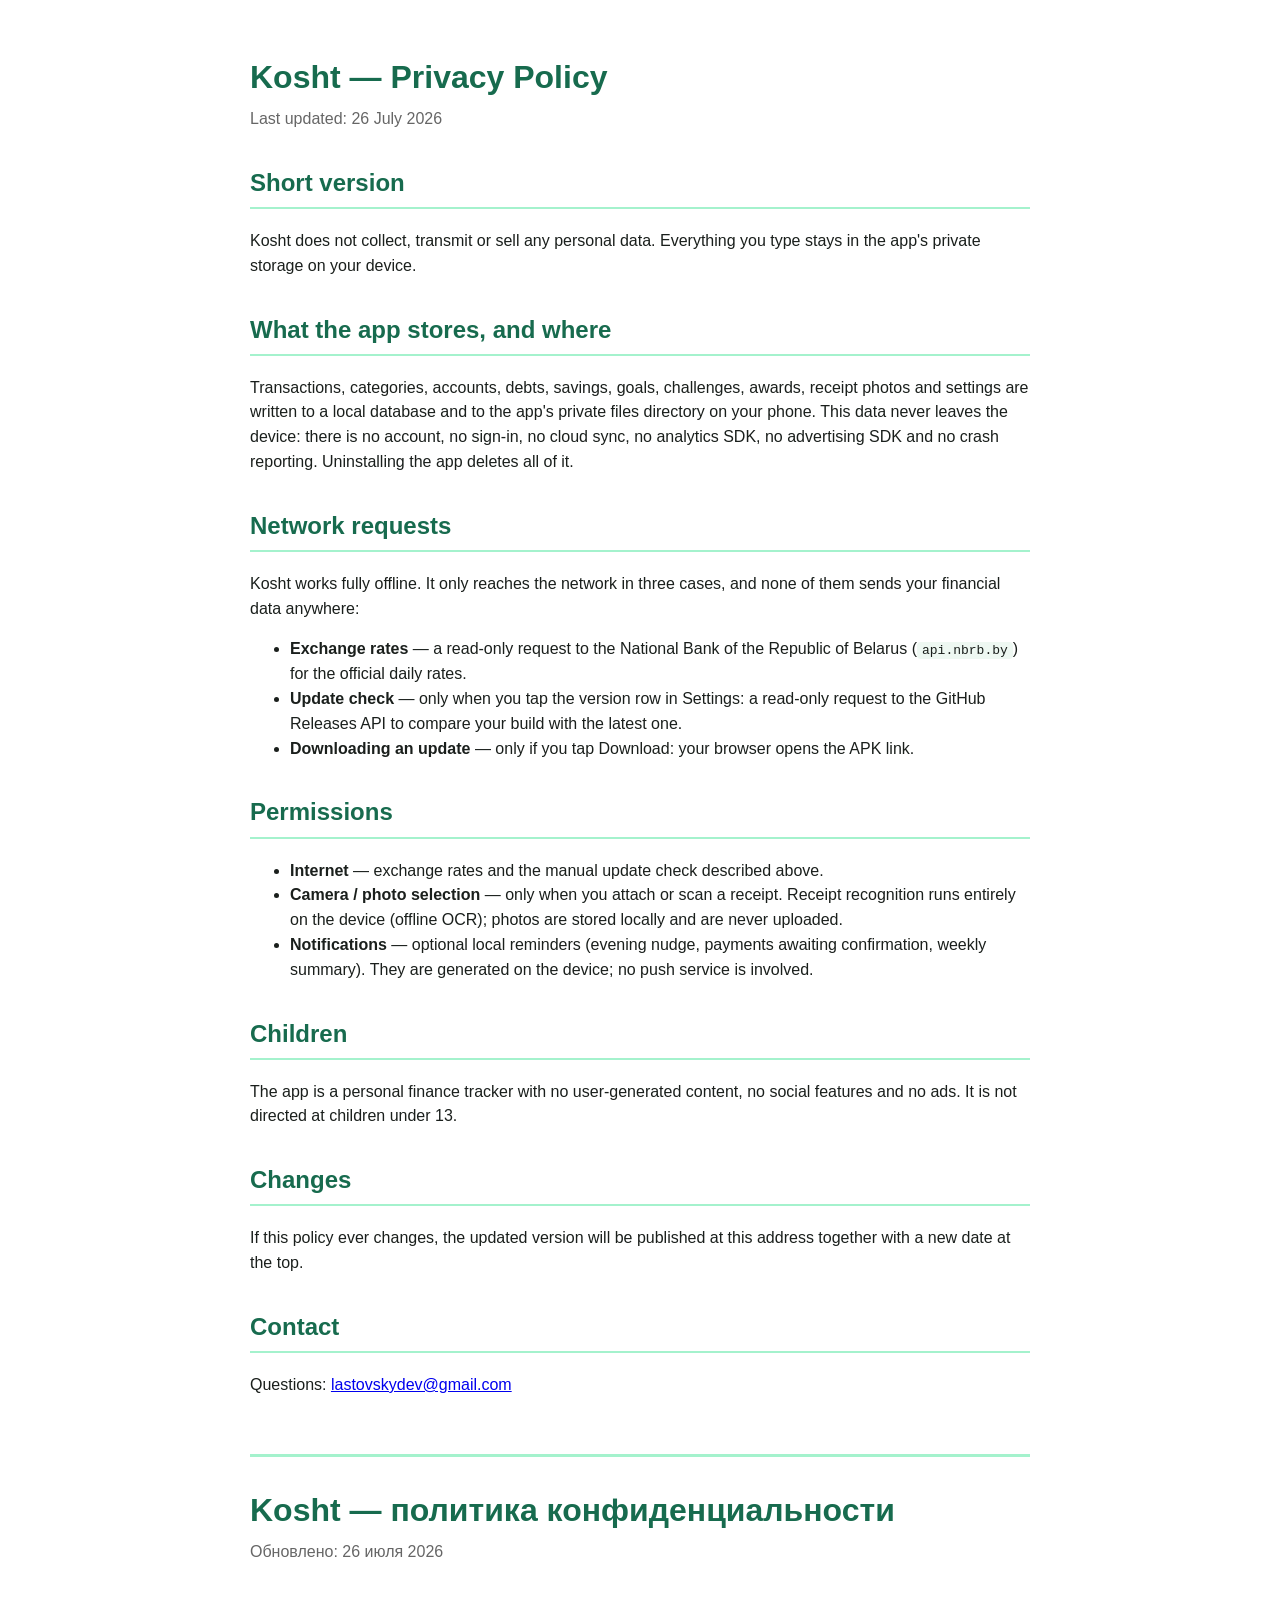
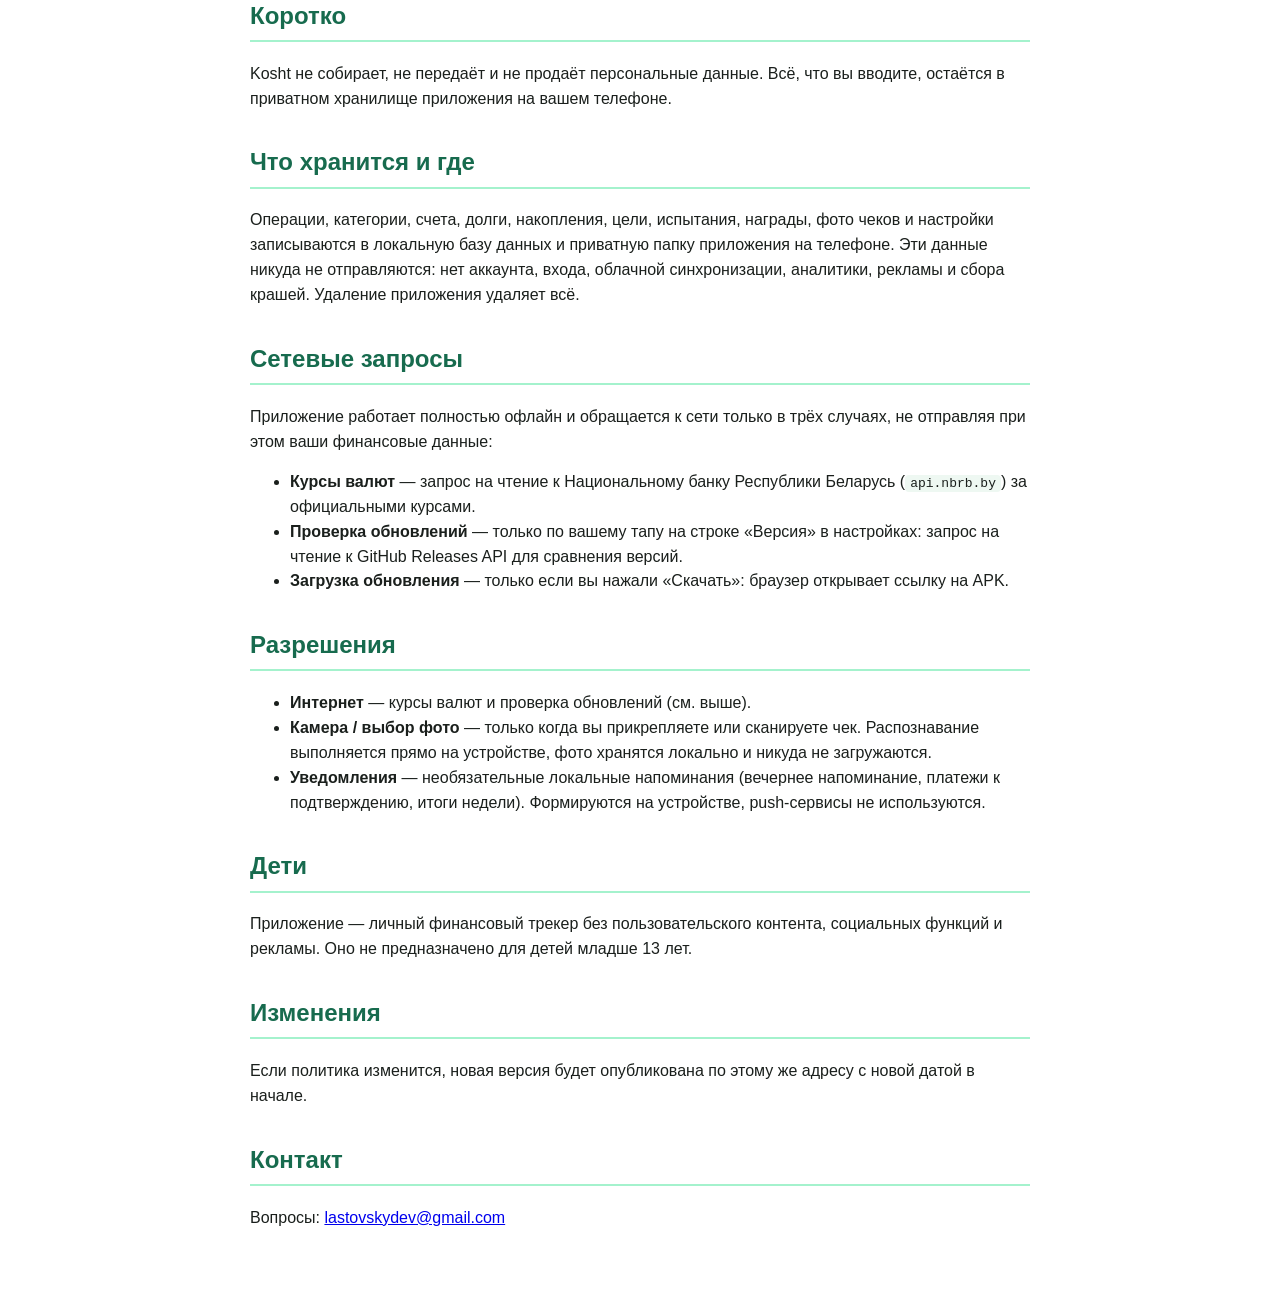
==== docs/privacy.html @ 9adf2229 "Prepare the app for store publishing - Release builds are signed with a real PKCS12 key: credentials" ====
<!DOCTYPE html>
<html lang="en">
<head>
<meta charset="utf-8">
<meta name="viewport" content="width=device-width, initial-scale=1">
<title>Kosht — Privacy Policy</title>
<style>
  body { font-family: 'Segoe UI', Roboto, sans-serif; max-width: 780px; margin: 0 auto;
         padding: 32px 20px 64px; color: #1a1f1c; line-height: 1.55; }
  h1 { color: #176B4E; margin-bottom: 4px; }
  h2 { color: #176B4E; margin-top: 32px; border-bottom: 2px solid #A4F2CD; padding-bottom: 6px; }
  .sub { color: #666; margin-top: 0; }
  code { background: #eef8f2; padding: 1px 5px; border-radius: 4px; }
  .ru { margin-top: 56px; padding-top: 8px; border-top: 3px solid #A4F2CD; }
</style>
</head>
<body>

<h1>Kosht — Privacy Policy</h1>
<p class="sub">Last updated: 26 July 2026</p>

<h2>Short version</h2>
<p>Kosht does not collect, transmit or sell any personal data. Everything you type
stays in the app's private storage on your device.</p>

<h2>What the app stores, and where</h2>
<p>Transactions, categories, accounts, debts, savings, goals, challenges, awards,
receipt photos and settings are written to a local database and to the app's private
files directory on your phone. This data never leaves the device: there is no account,
no sign-in, no cloud sync, no analytics SDK, no advertising SDK and no crash reporting.
Uninstalling the app deletes all of it.</p>

<h2>Network requests</h2>
<p>Kosht works fully offline. It only reaches the network in three cases, and none of
them sends your financial data anywhere:</p>
<ul>
  <li><b>Exchange rates</b> — a read-only request to the National Bank of the Republic
    of Belarus (<code>api.nbrb.by</code>) for the official daily rates.</li>
  <li><b>Update check</b> — only when you tap the version row in Settings: a read-only
    request to the GitHub Releases API to compare your build with the latest one.</li>
  <li><b>Downloading an update</b> — only if you tap Download: your browser opens the
    APK link.</li>
</ul>

<h2>Permissions</h2>
<ul>
  <li><b>Internet</b> — exchange rates and the manual update check described above.</li>
  <li><b>Camera / photo selection</b> — only when you attach or scan a receipt. Receipt
    recognition runs entirely on the device (offline OCR); photos are stored locally and
    are never uploaded.</li>
  <li><b>Notifications</b> — optional local reminders (evening nudge, payments awaiting
    confirmation, weekly summary). They are generated on the device; no push service is
    involved.</li>
</ul>

<h2>Children</h2>
<p>The app is a personal finance tracker with no user-generated content, no social
features and no ads. It is not directed at children under 13.</p>

<h2>Changes</h2>
<p>If this policy ever changes, the updated version will be published at this address
together with a new date at the top.</p>

<h2>Contact</h2>
<p>Questions: <a href="mailto:lastovskydev@gmail.com">lastovskydev@gmail.com</a></p>

<div class="ru">
<h1>Kosht — политика конфиденциальности</h1>
<p class="sub">Обновлено: 26 июля 2026</p>

<h2>Коротко</h2>
<p>Kosht не собирает, не передаёт и не продаёт персональные данные. Всё, что вы
вводите, остаётся в приватном хранилище приложения на вашем телефоне.</p>

<h2>Что хранится и где</h2>
<p>Операции, категории, счета, долги, накопления, цели, испытания, награды, фото чеков
и настройки записываются в локальную базу данных и приватную папку приложения на
телефоне. Эти данные никуда не отправляются: нет аккаунта, входа, облачной
синхронизации, аналитики, рекламы и сбора крашей. Удаление приложения удаляет всё.</p>

<h2>Сетевые запросы</h2>
<p>Приложение работает полностью офлайн и обращается к сети только в трёх случаях,
не отправляя при этом ваши финансовые данные:</p>
<ul>
  <li><b>Курсы валют</b> — запрос на чтение к Национальному банку Республики Беларусь
    (<code>api.nbrb.by</code>) за официальными курсами.</li>
  <li><b>Проверка обновлений</b> — только по вашему тапу на строке «Версия» в
    настройках: запрос на чтение к GitHub Releases API для сравнения версий.</li>
  <li><b>Загрузка обновления</b> — только если вы нажали «Скачать»: браузер открывает
    ссылку на APK.</li>
</ul>

<h2>Разрешения</h2>
<ul>
  <li><b>Интернет</b> — курсы валют и проверка обновлений (см. выше).</li>
  <li><b>Камера / выбор фото</b> — только когда вы прикрепляете или сканируете чек.
    Распознавание выполняется прямо на устройстве, фото хранятся локально и никуда не
    загружаются.</li>
  <li><b>Уведомления</b> — необязательные локальные напоминания (вечернее напоминание,
    платежи к подтверждению, итоги недели). Формируются на устройстве, push-сервисы не
    используются.</li>
</ul>

<h2>Дети</h2>
<p>Приложение — личный финансовый трекер без пользовательского контента, социальных
функций и рекламы. Оно не предназначено для детей младше 13 лет.</p>

<h2>Изменения</h2>
<p>Если политика изменится, новая версия будет опубликована по этому же адресу с новой
датой в начале.</p>

<h2>Контакт</h2>
<p>Вопросы: <a href="mailto:lastovskydev@gmail.com">lastovskydev@gmail.com</a></p>
</div>

</body>
</html>
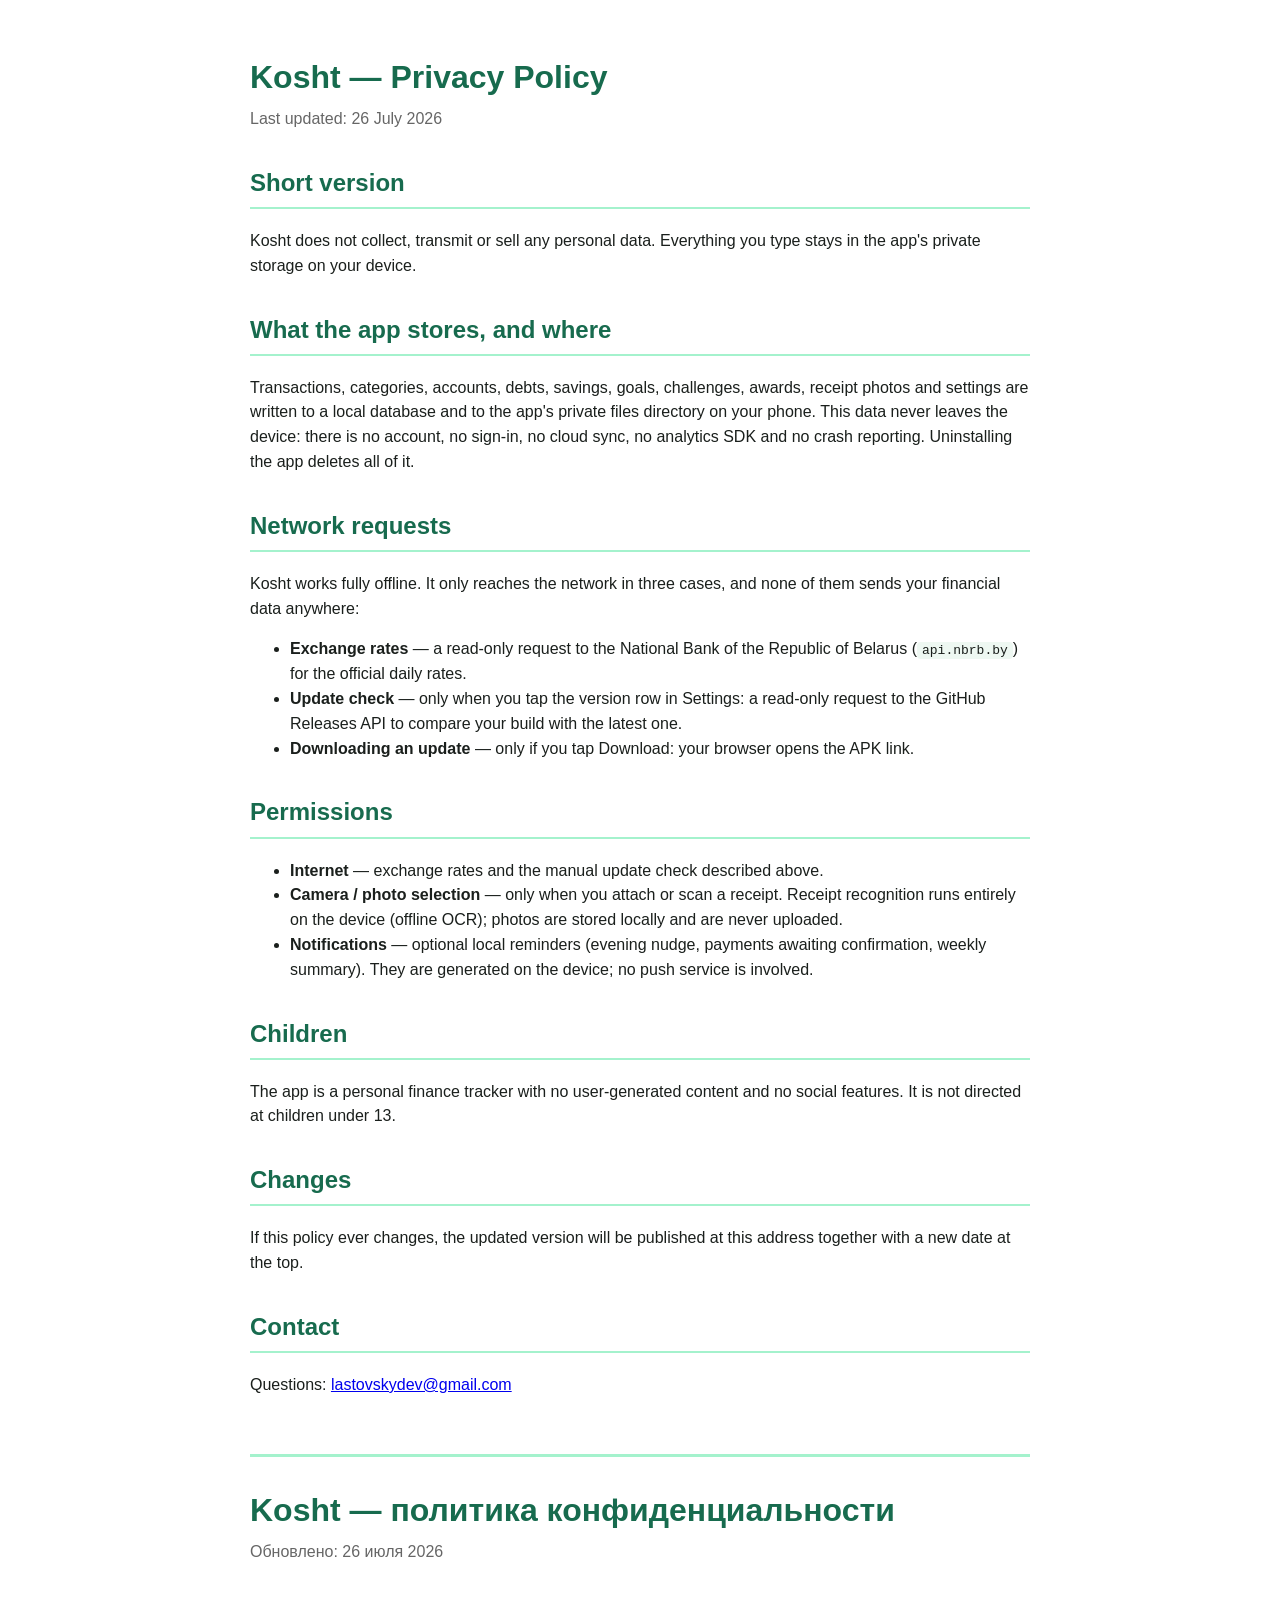
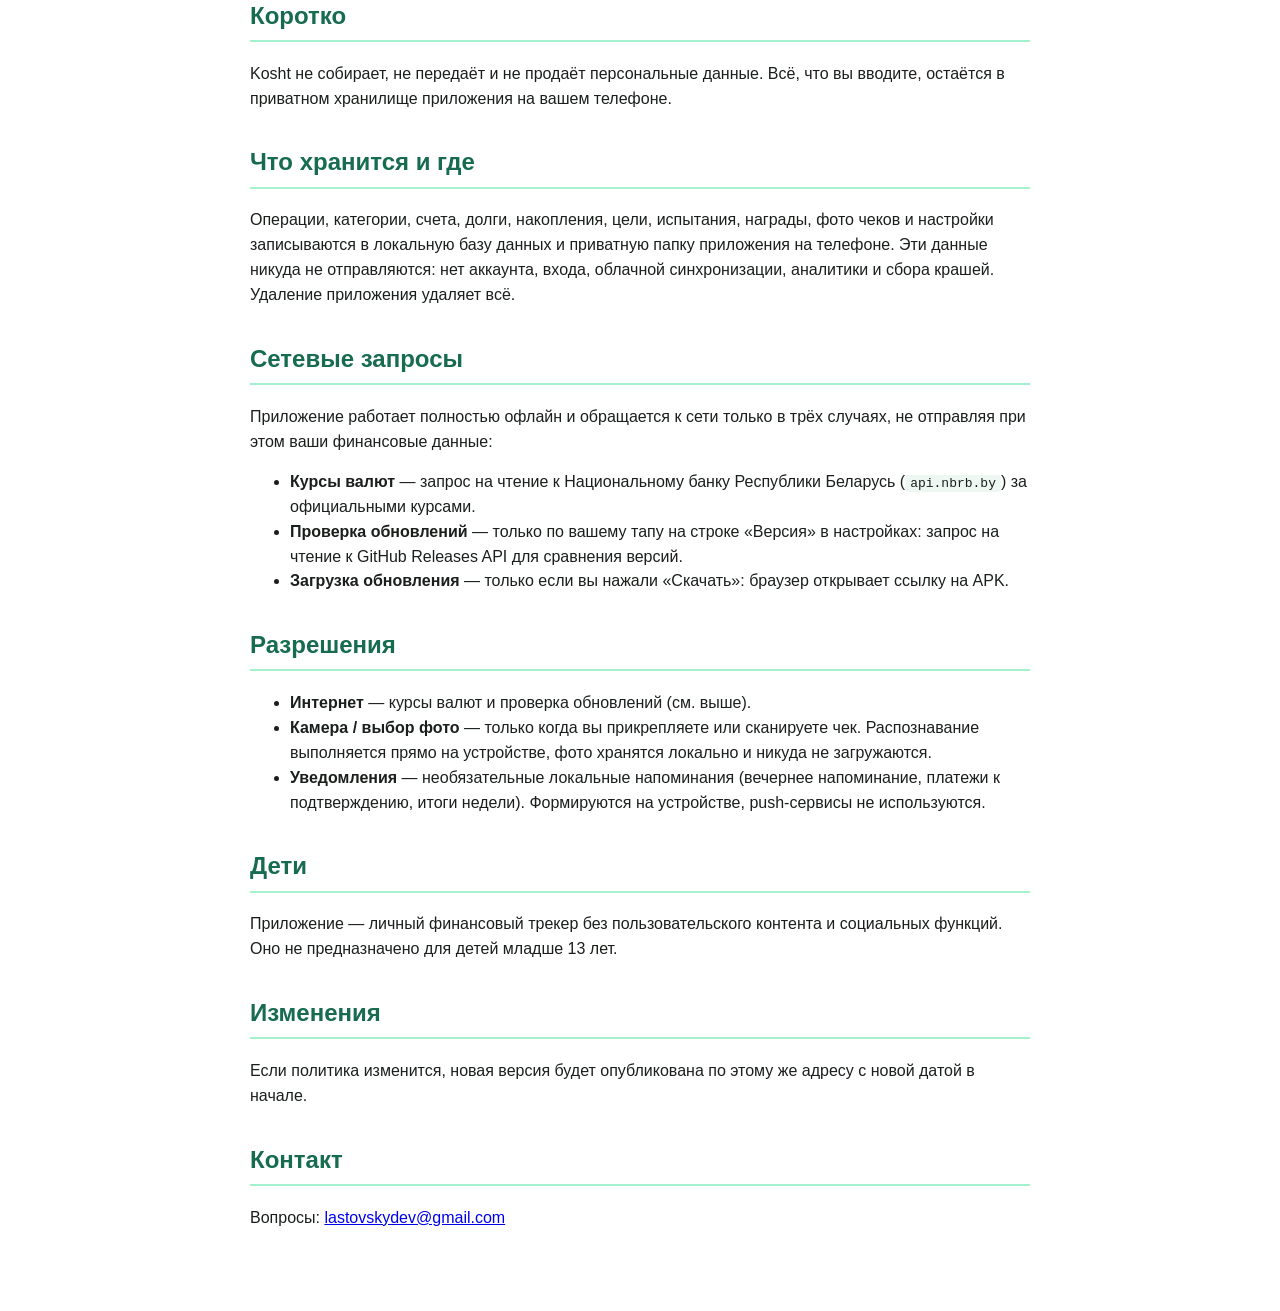
==== commit 3a3ed48a: "Drop the no-ads claim from store copy and the privacy policy Advertising may be added later, and a p" ====
--- a/docs/privacy.html
+++ b/docs/privacy.html
@@ -27,8 +27,8 @@
 <p>Transactions, categories, accounts, debts, savings, goals, challenges, awards,
 receipt photos and settings are written to a local database and to the app's private
 files directory on your phone. This data never leaves the device: there is no account,
-no sign-in, no cloud sync, no analytics SDK, no advertising SDK and no crash reporting.
-Uninstalling the app deletes all of it.</p>
+no sign-in, no cloud sync, no analytics SDK and no crash reporting. Uninstalling the
+app deletes all of it.</p>
 
 <h2>Network requests</h2>
 <p>Kosht works fully offline. It only reaches the network in three cases, and none of
@@ -54,8 +54,8 @@
 </ul>
 
 <h2>Children</h2>
-<p>The app is a personal finance tracker with no user-generated content, no social
-features and no ads. It is not directed at children under 13.</p>
+<p>The app is a personal finance tracker with no user-generated content and no social
+features. It is not directed at children under 13.</p>
 
 <h2>Changes</h2>
 <p>If this policy ever changes, the updated version will be published at this address
@@ -76,7 +76,7 @@
 <p>Операции, категории, счета, долги, накопления, цели, испытания, награды, фото чеков
 и настройки записываются в локальную базу данных и приватную папку приложения на
 телефоне. Эти данные никуда не отправляются: нет аккаунта, входа, облачной
-синхронизации, аналитики, рекламы и сбора крашей. Удаление приложения удаляет всё.</p>
+синхронизации, аналитики и сбора крашей. Удаление приложения удаляет всё.</p>
 
 <h2>Сетевые запросы</h2>
 <p>Приложение работает полностью офлайн и обращается к сети только в трёх случаях,
@@ -102,8 +102,8 @@
 </ul>
 
 <h2>Дети</h2>
-<p>Приложение — личный финансовый трекер без пользовательского контента, социальных
-функций и рекламы. Оно не предназначено для детей младше 13 лет.</p>
+<p>Приложение — личный финансовый трекер без пользовательского контента и социальных
+функций. Оно не предназначено для детей младше 13 лет.</p>
 
 <h2>Изменения</h2>
 <p>Если политика изменится, новая версия будет опубликована по этому же адресу с новой
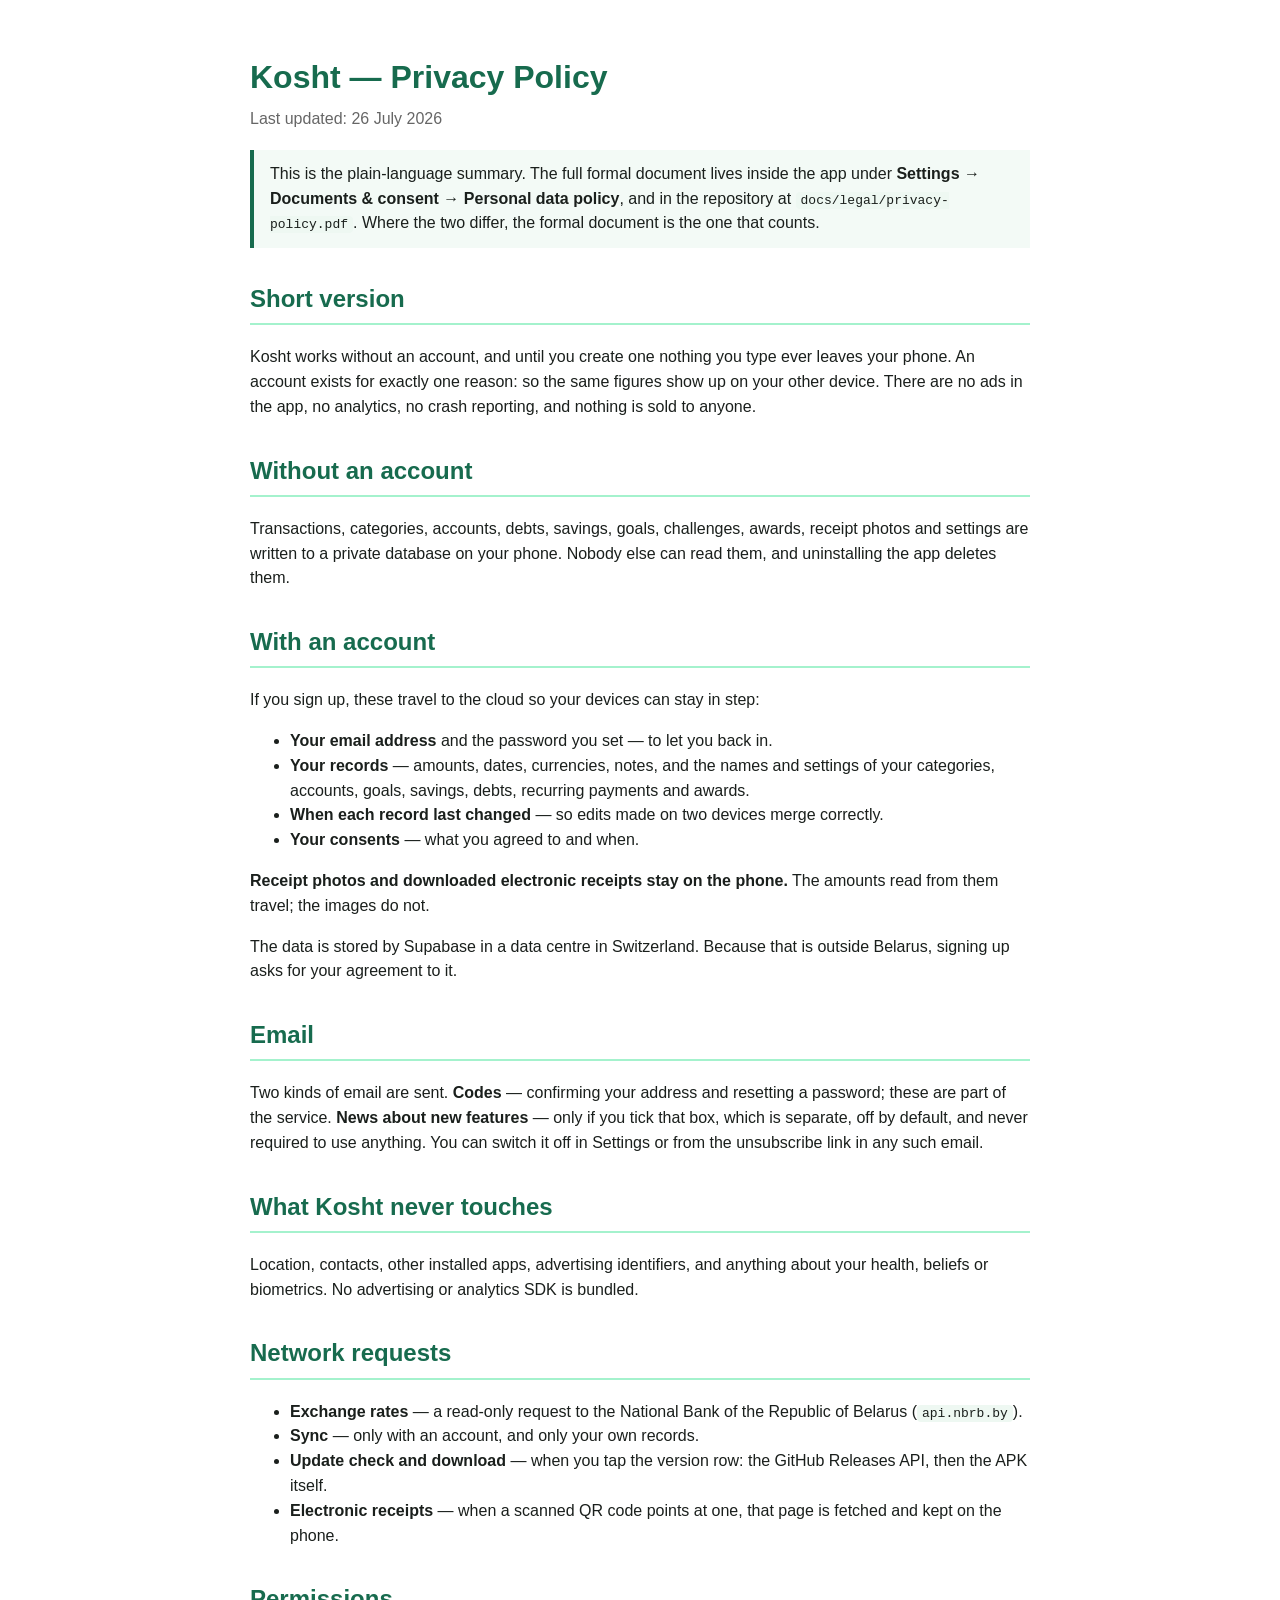
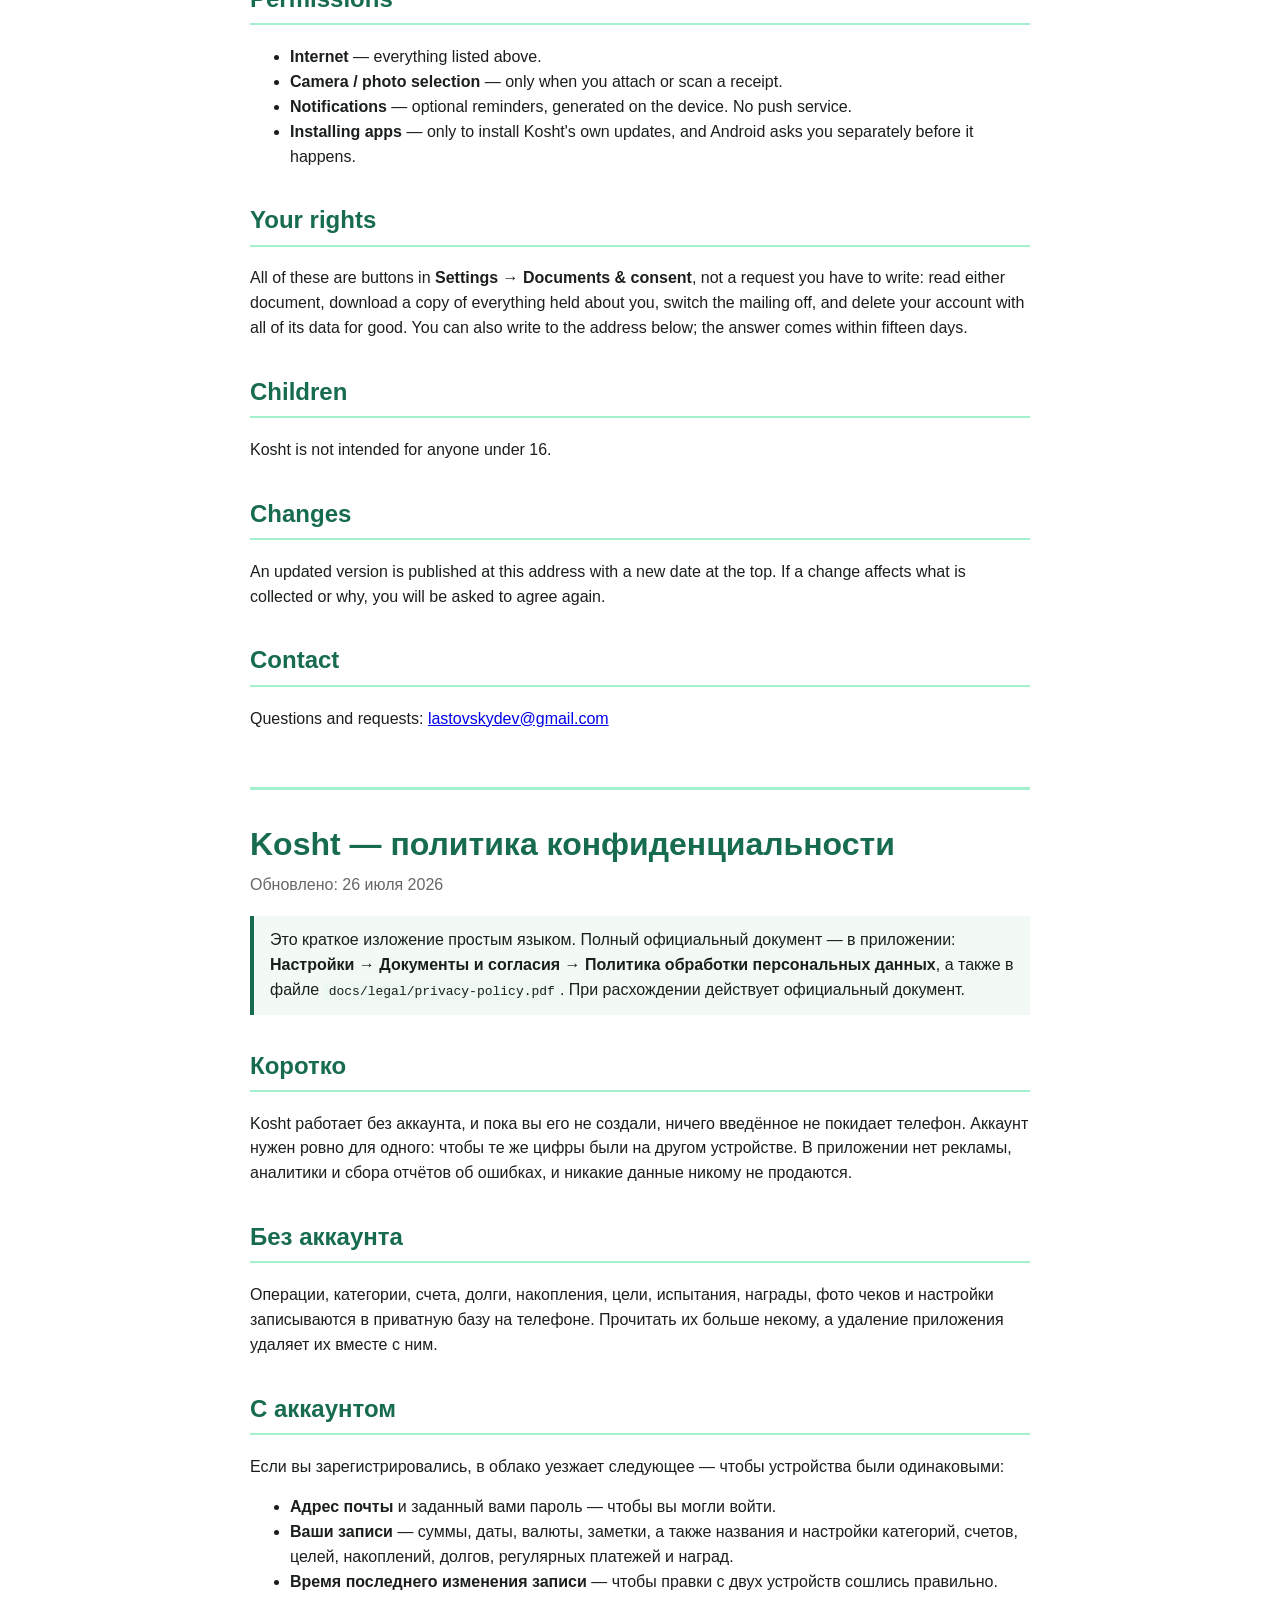
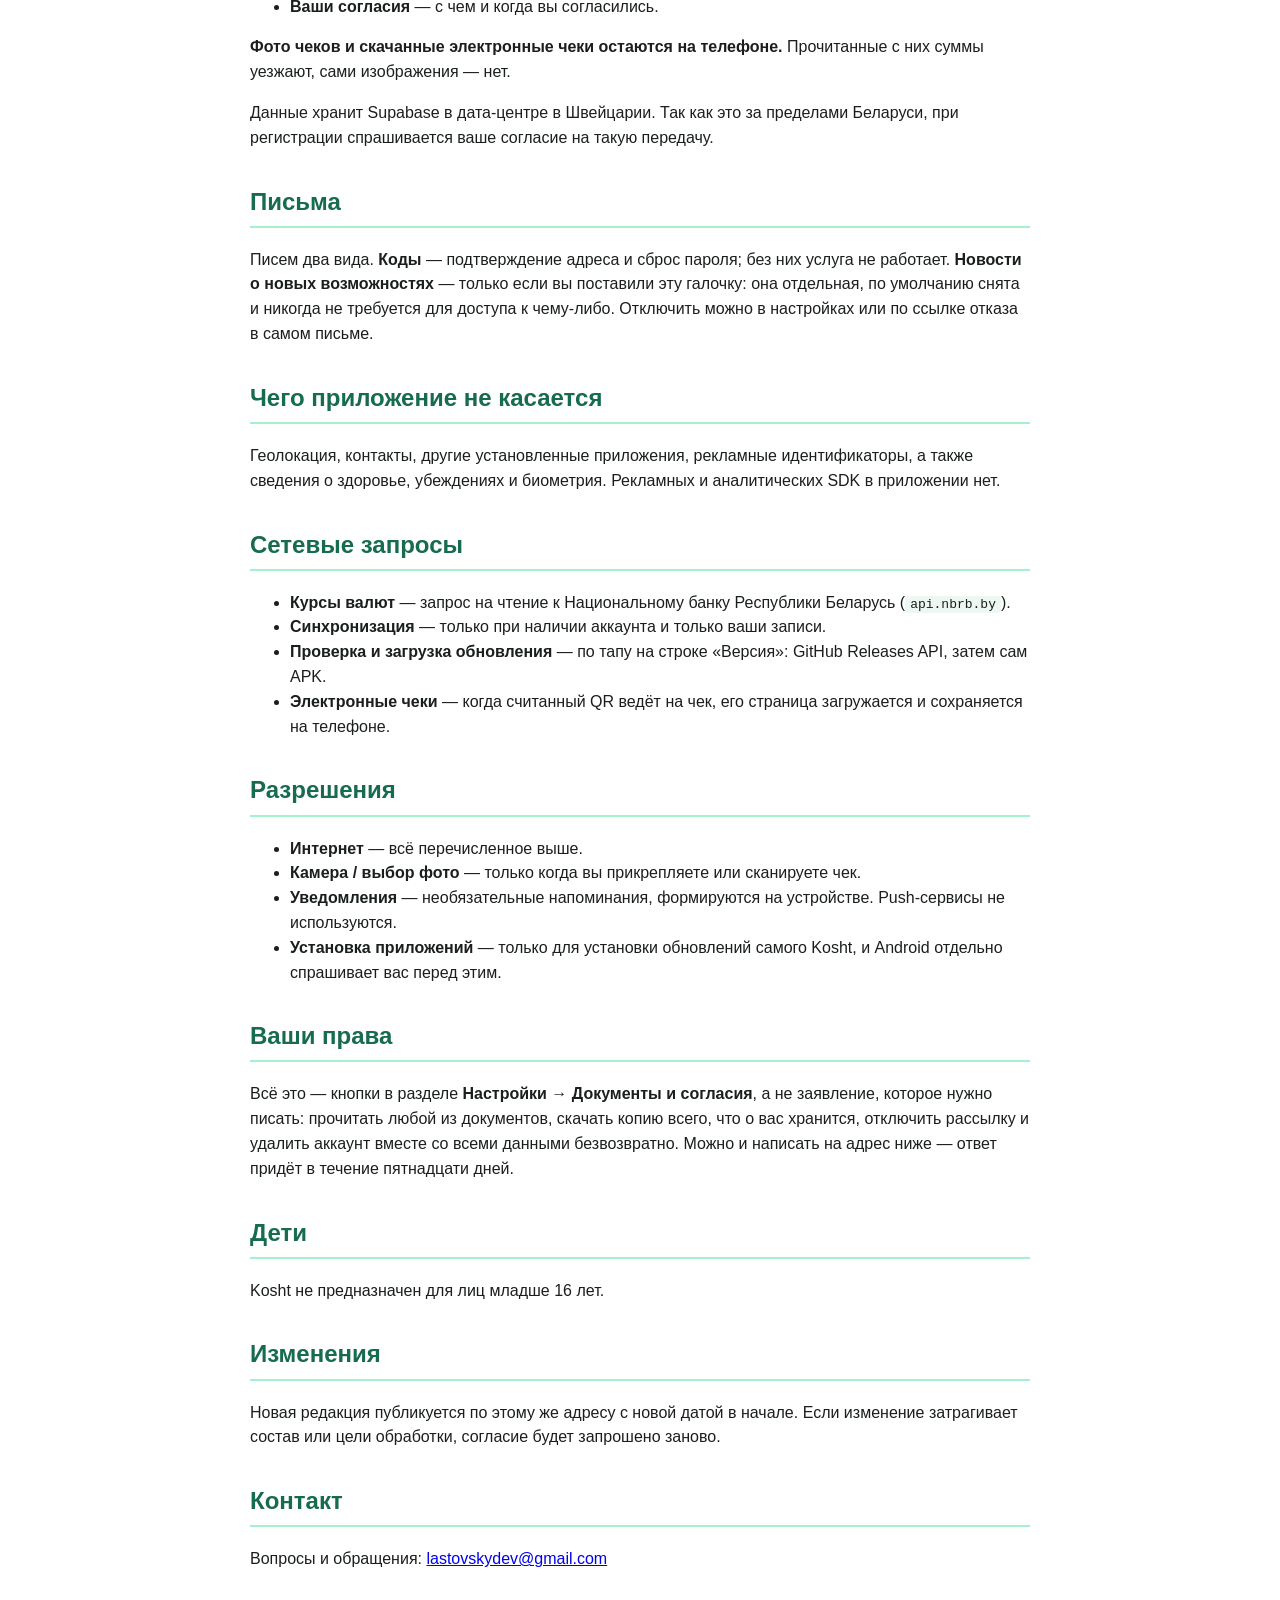
==== commit ce02a6a9: "Say what the app actually does, in words a first-time user reads The store policy and the listings s" ====
--- a/docs/privacy.html
+++ b/docs/privacy.html
@@ -12,6 +12,7 @@
   .sub { color: #666; margin-top: 0; }
   code { background: #eef8f2; padding: 1px 5px; border-radius: 4px; }
   .ru { margin-top: 56px; padding-top: 8px; border-top: 3px solid #A4F2CD; }
+  .box { background: #f3faf6; border-left: 4px solid #176B4E; padding: 12px 16px; margin: 18px 0; }
 </style>
 </head>
 <body>
@@ -19,98 +20,170 @@
 <h1>Kosht — Privacy Policy</h1>
 <p class="sub">Last updated: 26 July 2026</p>
 
+<div class="box">
+This is the plain-language summary. The full formal document lives inside the app under
+<b>Settings → Documents &amp; consent → Personal data policy</b>, and in the repository at
+<code>docs/legal/privacy-policy.pdf</code>. Where the two differ, the formal document is
+the one that counts.
+</div>
+
 <h2>Short version</h2>
-<p>Kosht does not collect, transmit or sell any personal data. Everything you type
-stays in the app's private storage on your device.</p>
+<p>Kosht works without an account, and until you create one nothing you type ever leaves
+your phone. An account exists for exactly one reason: so the same figures show up on your
+other device. There are no ads in the app, no analytics, no crash reporting, and nothing
+is sold to anyone.</p>
 
-<h2>What the app stores, and where</h2>
-<p>Transactions, categories, accounts, debts, savings, goals, challenges, awards,
-receipt photos and settings are written to a local database and to the app's private
-files directory on your phone. This data never leaves the device: there is no account,
-no sign-in, no cloud sync, no analytics SDK and no crash reporting. Uninstalling the
-app deletes all of it.</p>
+<h2>Without an account</h2>
+<p>Transactions, categories, accounts, debts, savings, goals, challenges, awards, receipt
+photos and settings are written to a private database on your phone. Nobody else can read
+them, and uninstalling the app deletes them.</p>
+
+<h2>With an account</h2>
+<p>If you sign up, these travel to the cloud so your devices can stay in step:</p>
+<ul>
+  <li><b>Your email address</b> and the password you set — to let you back in.</li>
+  <li><b>Your records</b> — amounts, dates, currencies, notes, and the names and settings
+    of your categories, accounts, goals, savings, debts, recurring payments and awards.</li>
+  <li><b>When each record last changed</b> — so edits made on two devices merge correctly.</li>
+  <li><b>Your consents</b> — what you agreed to and when.</li>
+</ul>
+<p><b>Receipt photos and downloaded electronic receipts stay on the phone.</b> The amounts
+read from them travel; the images do not.</p>
+<p>The data is stored by Supabase in a data centre in Switzerland. Because that is outside
+Belarus, signing up asks for your agreement to it.</p>
+
+<h2>Email</h2>
+<p>Two kinds of email are sent. <b>Codes</b> — confirming your address and resetting a
+password; these are part of the service. <b>News about new features</b> — only if you tick
+that box, which is separate, off by default, and never required to use anything. You can
+switch it off in Settings or from the unsubscribe link in any such email.</p>
+
+<h2>What Kosht never touches</h2>
+<p>Location, contacts, other installed apps, advertising identifiers, and anything about
+your health, beliefs or biometrics. No advertising or analytics SDK is bundled.</p>
 
 <h2>Network requests</h2>
-<p>Kosht works fully offline. It only reaches the network in three cases, and none of
-them sends your financial data anywhere:</p>
 <ul>
-  <li><b>Exchange rates</b> — a read-only request to the National Bank of the Republic
-    of Belarus (<code>api.nbrb.by</code>) for the official daily rates.</li>
-  <li><b>Update check</b> — only when you tap the version row in Settings: a read-only
-    request to the GitHub Releases API to compare your build with the latest one.</li>
-  <li><b>Downloading an update</b> — only if you tap Download: your browser opens the
-    APK link.</li>
+  <li><b>Exchange rates</b> — a read-only request to the National Bank of the Republic of
+    Belarus (<code>api.nbrb.by</code>).</li>
+  <li><b>Sync</b> — only with an account, and only your own records.</li>
+  <li><b>Update check and download</b> — when you tap the version row: the GitHub Releases
+    API, then the APK itself.</li>
+  <li><b>Electronic receipts</b> — when a scanned QR code points at one, that page is
+    fetched and kept on the phone.</li>
 </ul>
 
 <h2>Permissions</h2>
 <ul>
-  <li><b>Internet</b> — exchange rates and the manual update check described above.</li>
-  <li><b>Camera / photo selection</b> — only when you attach or scan a receipt. Receipt
-    recognition runs entirely on the device (offline OCR); photos are stored locally and
-    are never uploaded.</li>
-  <li><b>Notifications</b> — optional local reminders (evening nudge, payments awaiting
-    confirmation, weekly summary). They are generated on the device; no push service is
-    involved.</li>
+  <li><b>Internet</b> — everything listed above.</li>
+  <li><b>Camera / photo selection</b> — only when you attach or scan a receipt.</li>
+  <li><b>Notifications</b> — optional reminders, generated on the device. No push service.</li>
+  <li><b>Installing apps</b> — only to install Kosht's own updates, and Android asks you
+    separately before it happens.</li>
 </ul>
 
+<h2>Your rights</h2>
+<p>All of these are buttons in <b>Settings → Documents &amp; consent</b>, not a request you
+have to write: read either document, download a copy of everything held about you, switch
+the mailing off, and delete your account with all of its data for good. You can also write
+to the address below; the answer comes within fifteen days.</p>
+
 <h2>Children</h2>
-<p>The app is a personal finance tracker with no user-generated content and no social
-features. It is not directed at children under 13.</p>
+<p>Kosht is not intended for anyone under 16.</p>
 
 <h2>Changes</h2>
-<p>If this policy ever changes, the updated version will be published at this address
-together with a new date at the top.</p>
+<p>An updated version is published at this address with a new date at the top. If a change
+affects what is collected or why, you will be asked to agree again.</p>
 
 <h2>Contact</h2>
-<p>Questions: <a href="mailto:lastovskydev@gmail.com">lastovskydev@gmail.com</a></p>
+<p>Questions and requests: <a href="mailto:lastovskydev@gmail.com">lastovskydev@gmail.com</a></p>
 
 <div class="ru">
 <h1>Kosht — политика конфиденциальности</h1>
 <p class="sub">Обновлено: 26 июля 2026</p>
 
+<div class="box">
+Это краткое изложение простым языком. Полный официальный документ — в приложении:
+<b>Настройки → Документы и согласия → Политика обработки персональных данных</b>, а также
+в файле <code>docs/legal/privacy-policy.pdf</code>. При расхождении действует официальный
+документ.
+</div>
+
 <h2>Коротко</h2>
-<p>Kosht не собирает, не передаёт и не продаёт персональные данные. Всё, что вы
-вводите, остаётся в приватном хранилище приложения на вашем телефоне.</p>
+<p>Kosht работает без аккаунта, и пока вы его не создали, ничего введённое не покидает
+телефон. Аккаунт нужен ровно для одного: чтобы те же цифры были на другом устройстве.
+В приложении нет рекламы, аналитики и сбора отчётов об ошибках, и никакие данные никому
+не продаются.</p>
 
-<h2>Что хранится и где</h2>
-<p>Операции, категории, счета, долги, накопления, цели, испытания, награды, фото чеков
-и настройки записываются в локальную базу данных и приватную папку приложения на
-телефоне. Эти данные никуда не отправляются: нет аккаунта, входа, облачной
-синхронизации, аналитики и сбора крашей. Удаление приложения удаляет всё.</p>
+<h2>Без аккаунта</h2>
+<p>Операции, категории, счета, долги, накопления, цели, испытания, награды, фото чеков и
+настройки записываются в приватную базу на телефоне. Прочитать их больше некому, а удаление
+приложения удаляет их вместе с ним.</p>
+
+<h2>С аккаунтом</h2>
+<p>Если вы зарегистрировались, в облако уезжает следующее — чтобы устройства были
+одинаковыми:</p>
+<ul>
+  <li><b>Адрес почты</b> и заданный вами пароль — чтобы вы могли войти.</li>
+  <li><b>Ваши записи</b> — суммы, даты, валюты, заметки, а также названия и настройки
+    категорий, счетов, целей, накоплений, долгов, регулярных платежей и наград.</li>
+  <li><b>Время последнего изменения записи</b> — чтобы правки с двух устройств сошлись
+    правильно.</li>
+  <li><b>Ваши согласия</b> — с чем и когда вы согласились.</li>
+</ul>
+<p><b>Фото чеков и скачанные электронные чеки остаются на телефоне.</b> Прочитанные с них
+суммы уезжают, сами изображения — нет.</p>
+<p>Данные хранит Supabase в дата-центре в Швейцарии. Так как это за пределами Беларуси,
+при регистрации спрашивается ваше согласие на такую передачу.</p>
+
+<h2>Письма</h2>
+<p>Писем два вида. <b>Коды</b> — подтверждение адреса и сброс пароля; без них услуга не
+работает. <b>Новости о новых возможностях</b> — только если вы поставили эту галочку: она
+отдельная, по умолчанию снята и никогда не требуется для доступа к чему-либо. Отключить
+можно в настройках или по ссылке отказа в самом письме.</p>
+
+<h2>Чего приложение не касается</h2>
+<p>Геолокация, контакты, другие установленные приложения, рекламные идентификаторы, а также
+сведения о здоровье, убеждениях и биометрия. Рекламных и аналитических SDK в приложении
+нет.</p>
 
 <h2>Сетевые запросы</h2>
-<p>Приложение работает полностью офлайн и обращается к сети только в трёх случаях,
-не отправляя при этом ваши финансовые данные:</p>
 <ul>
   <li><b>Курсы валют</b> — запрос на чтение к Национальному банку Республики Беларусь
-    (<code>api.nbrb.by</code>) за официальными курсами.</li>
-  <li><b>Проверка обновлений</b> — только по вашему тапу на строке «Версия» в
-    настройках: запрос на чтение к GitHub Releases API для сравнения версий.</li>
-  <li><b>Загрузка обновления</b> — только если вы нажали «Скачать»: браузер открывает
-    ссылку на APK.</li>
+    (<code>api.nbrb.by</code>).</li>
+  <li><b>Синхронизация</b> — только при наличии аккаунта и только ваши записи.</li>
+  <li><b>Проверка и загрузка обновления</b> — по тапу на строке «Версия»: GitHub Releases
+    API, затем сам APK.</li>
+  <li><b>Электронные чеки</b> — когда считанный QR ведёт на чек, его страница загружается
+    и сохраняется на телефоне.</li>
 </ul>
 
 <h2>Разрешения</h2>
 <ul>
-  <li><b>Интернет</b> — курсы валют и проверка обновлений (см. выше).</li>
-  <li><b>Камера / выбор фото</b> — только когда вы прикрепляете или сканируете чек.
-    Распознавание выполняется прямо на устройстве, фото хранятся локально и никуда не
-    загружаются.</li>
-  <li><b>Уведомления</b> — необязательные локальные напоминания (вечернее напоминание,
-    платежи к подтверждению, итоги недели). Формируются на устройстве, push-сервисы не
-    используются.</li>
+  <li><b>Интернет</b> — всё перечисленное выше.</li>
+  <li><b>Камера / выбор фото</b> — только когда вы прикрепляете или сканируете чек.</li>
+  <li><b>Уведомления</b> — необязательные напоминания, формируются на устройстве.
+    Push-сервисы не используются.</li>
+  <li><b>Установка приложений</b> — только для установки обновлений самого Kosht, и Android
+    отдельно спрашивает вас перед этим.</li>
 </ul>
 
+<h2>Ваши права</h2>
+<p>Всё это — кнопки в разделе <b>Настройки → Документы и согласия</b>, а не заявление,
+которое нужно писать: прочитать любой из документов, скачать копию всего, что о вас
+хранится, отключить рассылку и удалить аккаунт вместе со всеми данными безвозвратно.
+Можно и написать на адрес ниже — ответ придёт в течение пятнадцати дней.</p>
+
 <h2>Дети</h2>
-<p>Приложение — личный финансовый трекер без пользовательского контента и социальных
-функций. Оно не предназначено для детей младше 13 лет.</p>
+<p>Kosht не предназначен для лиц младше 16 лет.</p>
 
 <h2>Изменения</h2>
-<p>Если политика изменится, новая версия будет опубликована по этому же адресу с новой
-датой в начале.</p>
+<p>Новая редакция публикуется по этому же адресу с новой датой в начале. Если изменение
+затрагивает состав или цели обработки, согласие будет запрошено заново.</p>
 
 <h2>Контакт</h2>
-<p>Вопросы: <a href="mailto:lastovskydev@gmail.com">lastovskydev@gmail.com</a></p>
+<p>Вопросы и обращения:
+<a href="mailto:lastovskydev@gmail.com">lastovskydev@gmail.com</a></p>
 </div>
 
 </body>
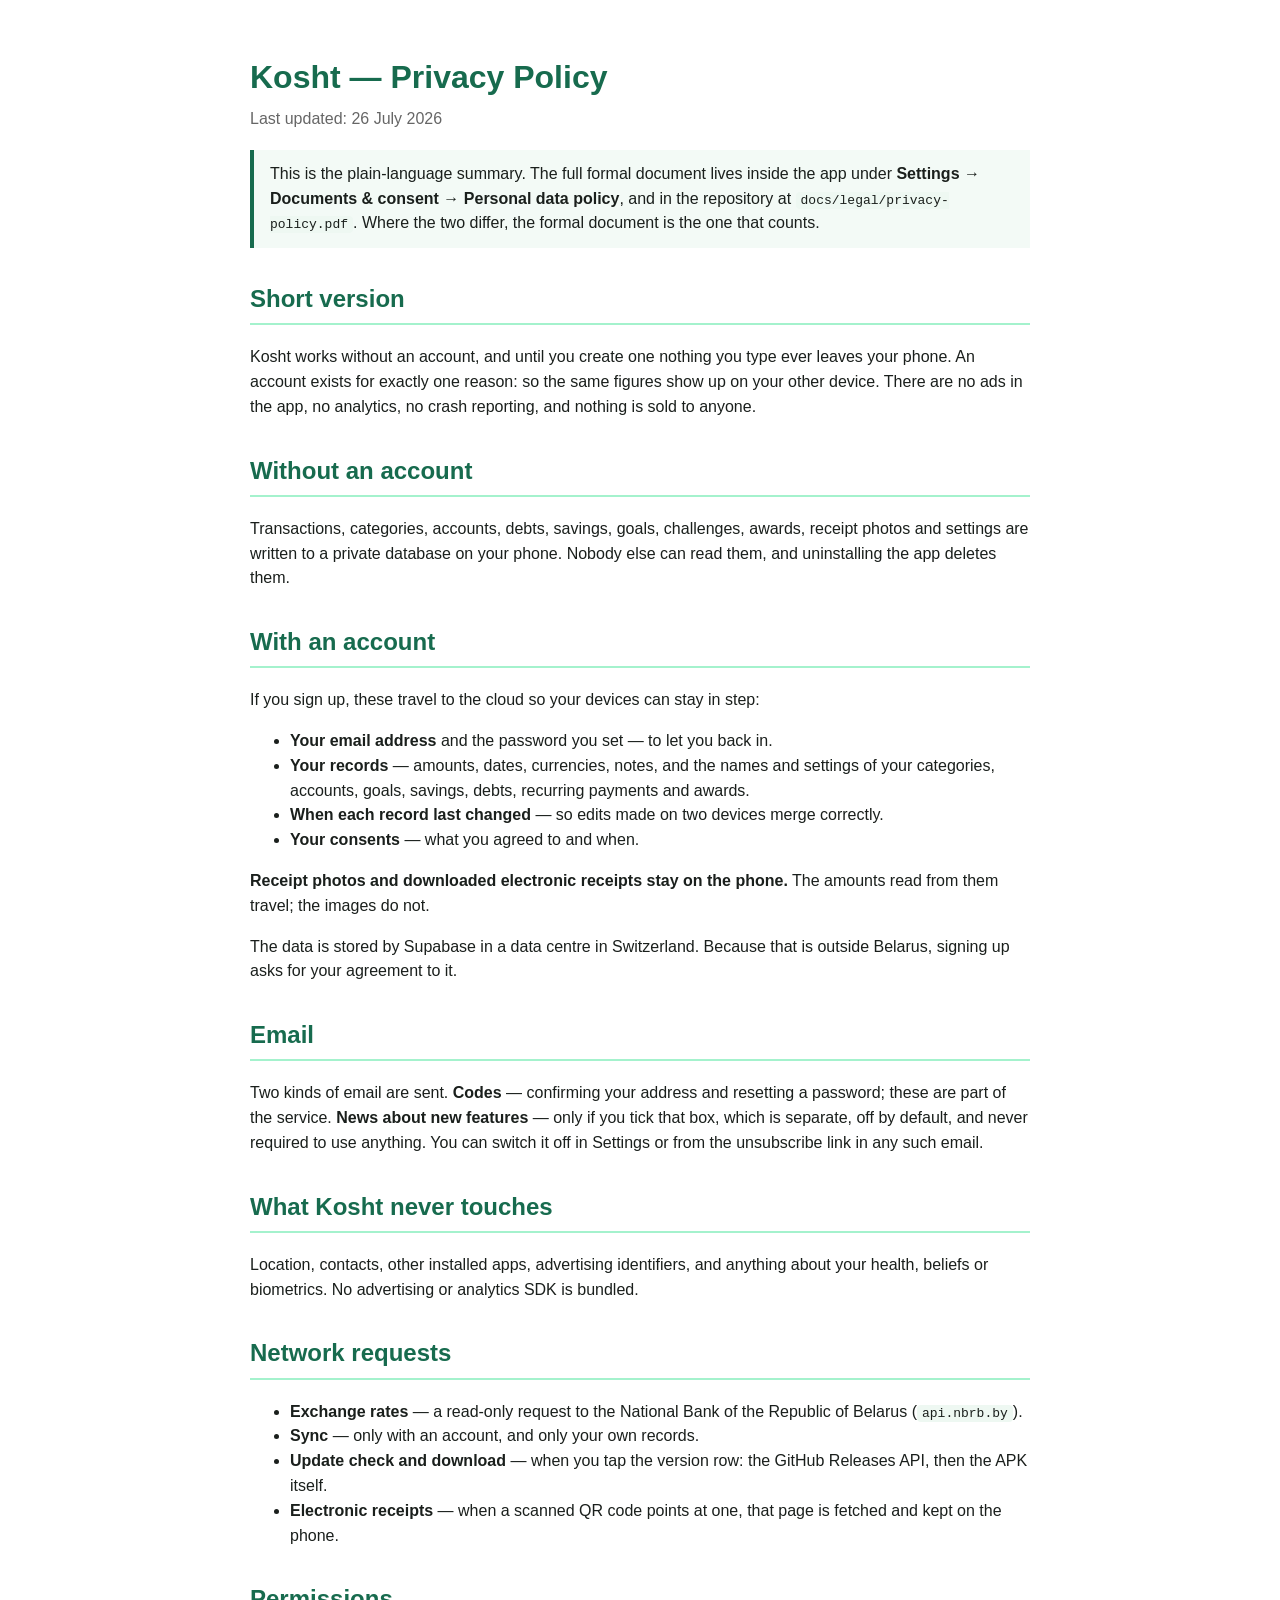
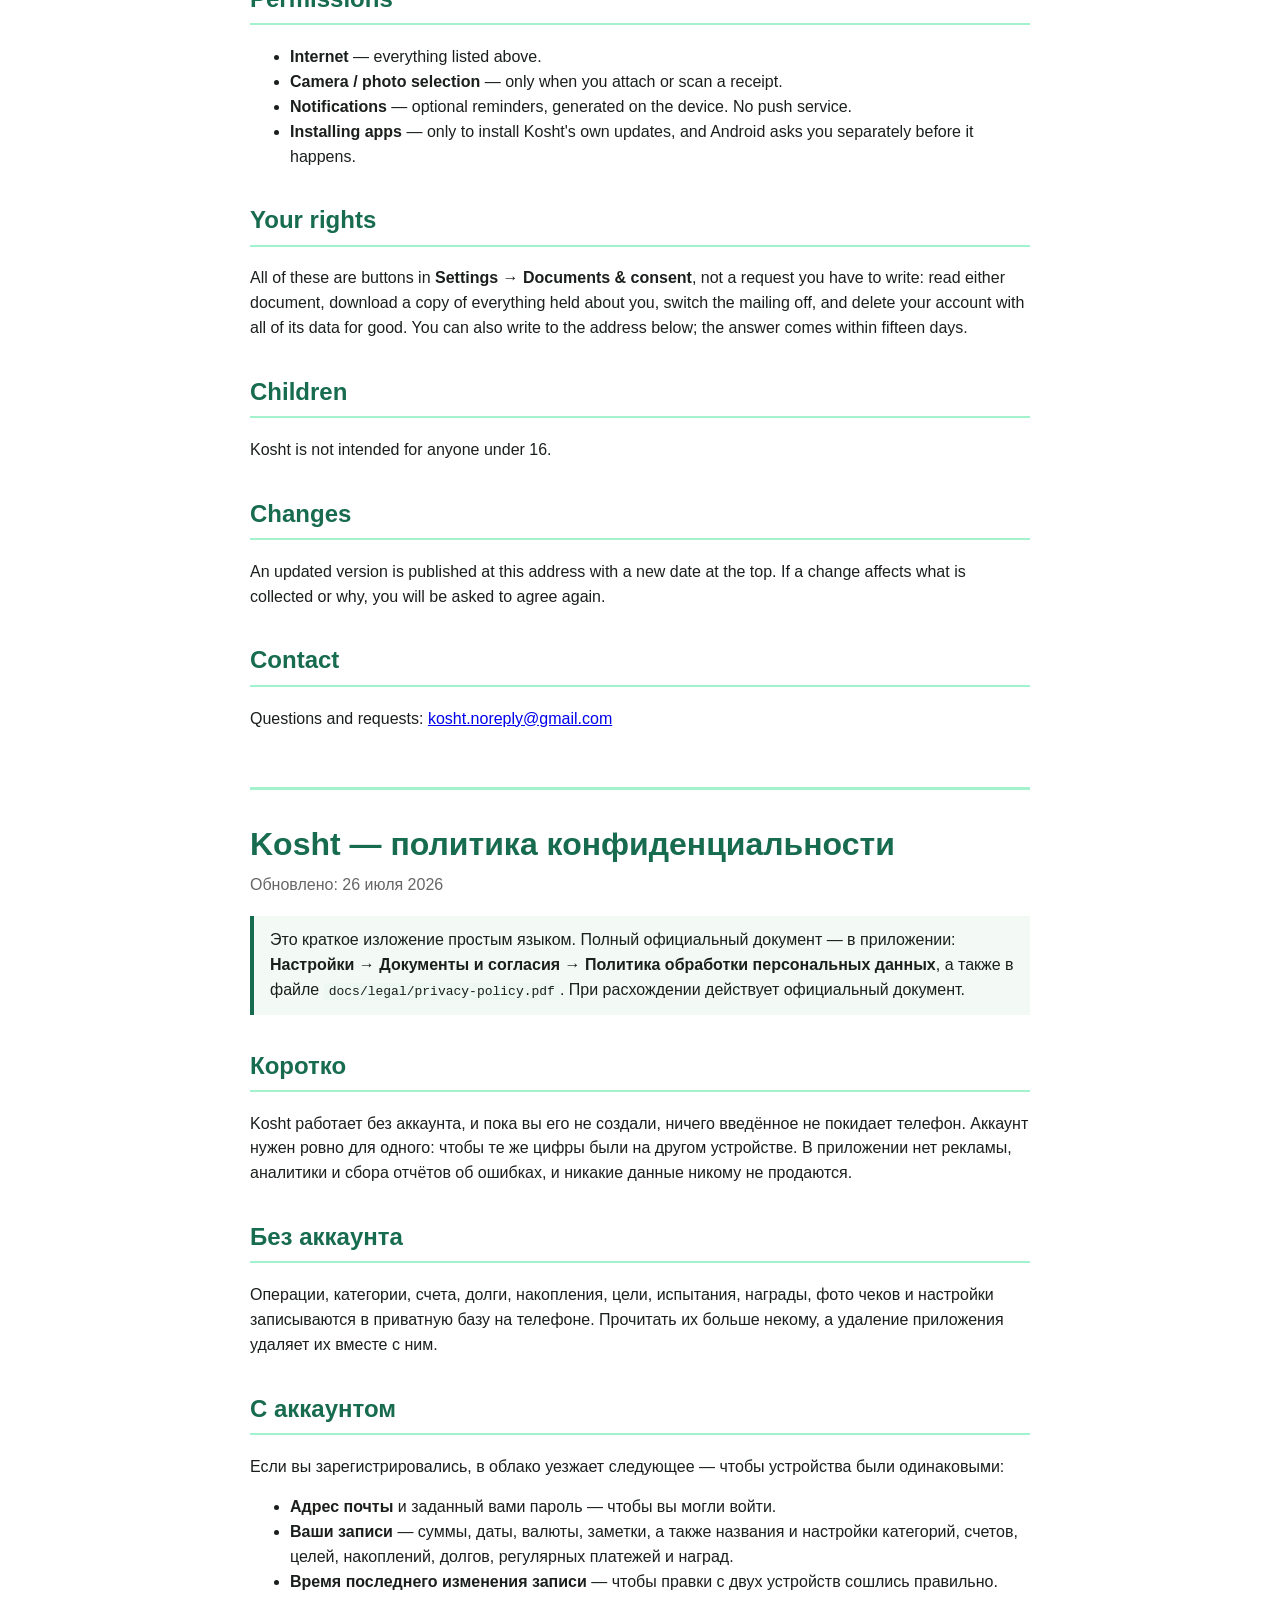
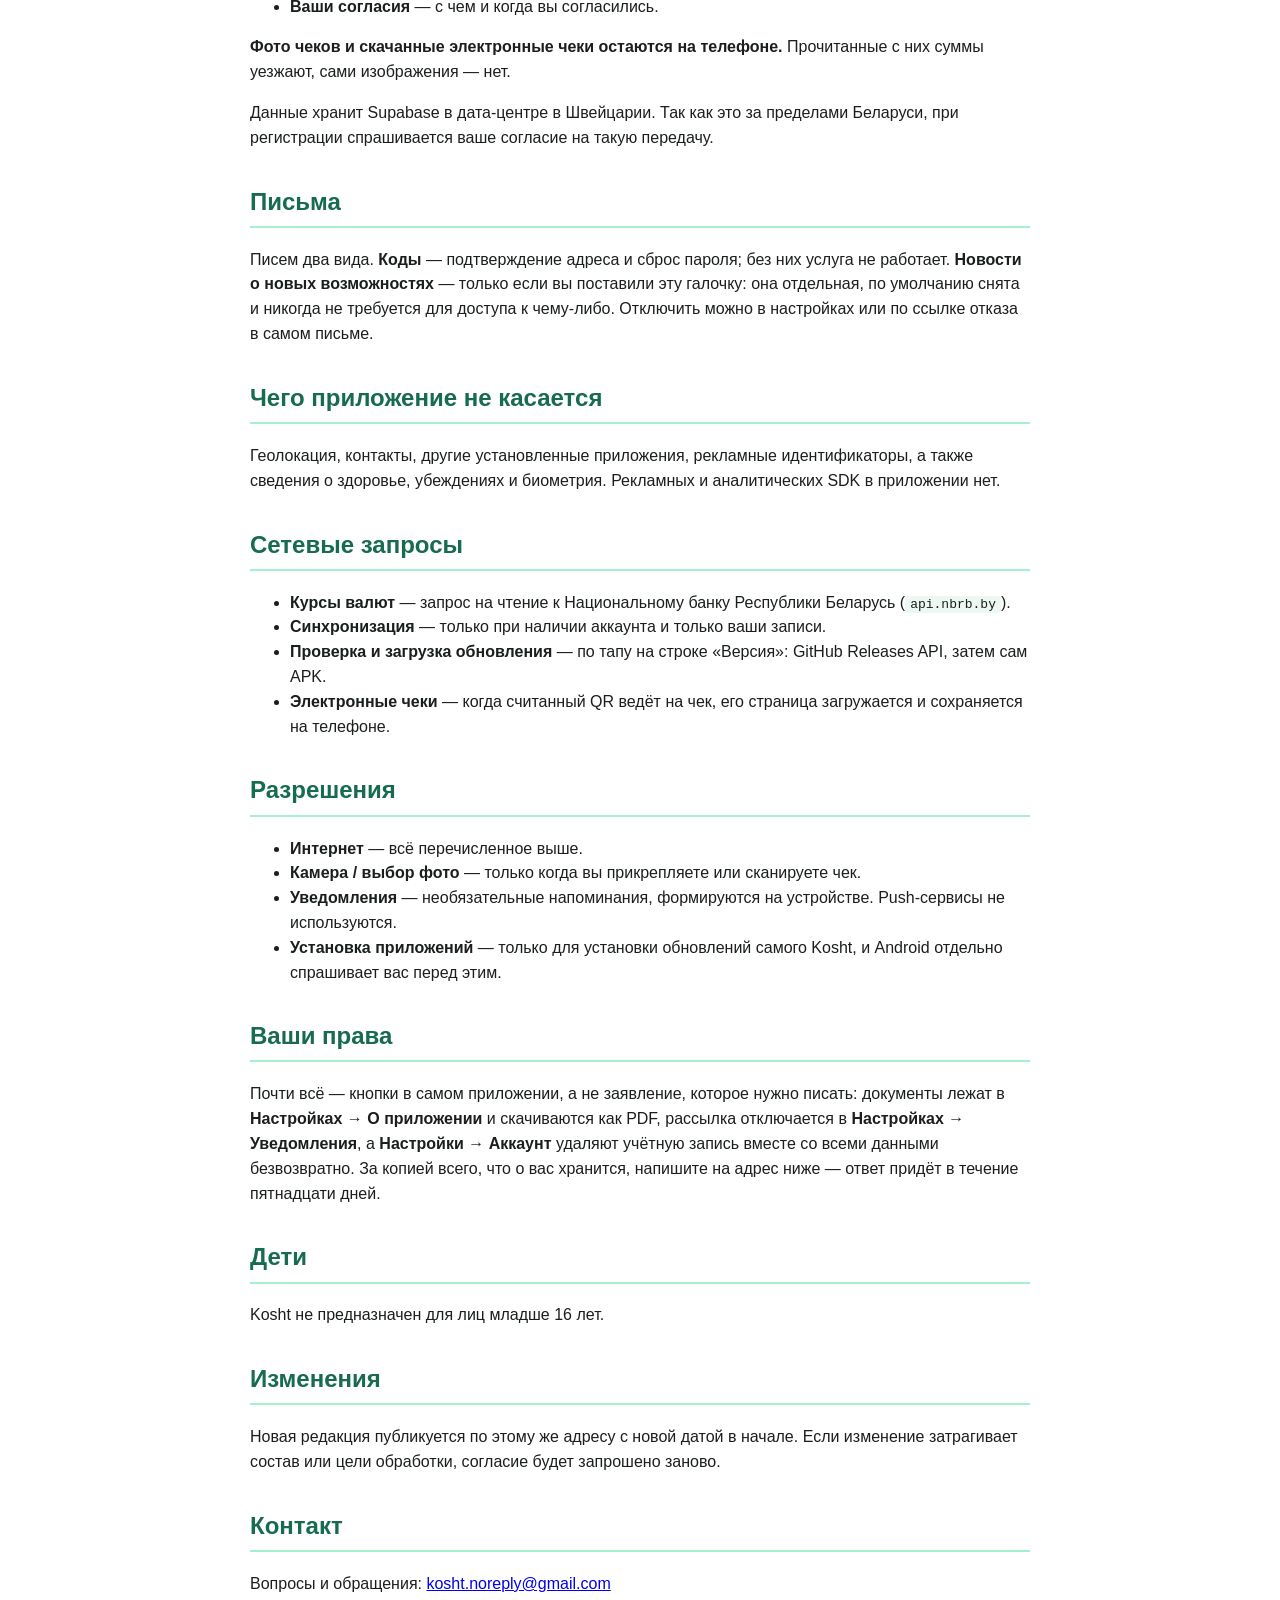
==== commit 7516873f: "Document all of it, and answer at an address that is the app's - README, the manual and the in-app g" ====
--- a/docs/privacy.html
+++ b/docs/privacy.html
@@ -96,7 +96,7 @@
 affects what is collected or why, you will be asked to agree again.</p>
 
 <h2>Contact</h2>
-<p>Questions and requests: <a href="mailto:lastovskydev@gmail.com">lastovskydev@gmail.com</a></p>
+<p>Questions and requests: <a href="mailto:kosht.noreply@gmail.com">kosht.noreply@gmail.com</a></p>
 
 <div class="ru">
 <h1>Kosht — политика конфиденциальности</h1>
@@ -169,10 +169,11 @@
 </ul>
 
 <h2>Ваши права</h2>
-<p>Всё это — кнопки в разделе <b>Настройки → Документы и согласия</b>, а не заявление,
-которое нужно писать: прочитать любой из документов, скачать копию всего, что о вас
-хранится, отключить рассылку и удалить аккаунт вместе со всеми данными безвозвратно.
-Можно и написать на адрес ниже — ответ придёт в течение пятнадцати дней.</p>
+<p>Почти всё — кнопки в самом приложении, а не заявление, которое нужно писать:
+документы лежат в <b>Настройках → О приложении</b> и скачиваются как PDF, рассылка
+отключается в <b>Настройках → Уведомления</b>, а <b>Настройки → Аккаунт</b> удаляют
+учётную запись вместе со всеми данными безвозвратно. За копией всего, что о вас
+хранится, напишите на адрес ниже — ответ придёт в течение пятнадцати дней.</p>
 
 <h2>Дети</h2>
 <p>Kosht не предназначен для лиц младше 16 лет.</p>
@@ -183,7 +184,7 @@
 
 <h2>Контакт</h2>
 <p>Вопросы и обращения:
-<a href="mailto:lastovskydev@gmail.com">lastovskydev@gmail.com</a></p>
+<a href="mailto:kosht.noreply@gmail.com">kosht.noreply@gmail.com</a></p>
 </div>
 
 </body>
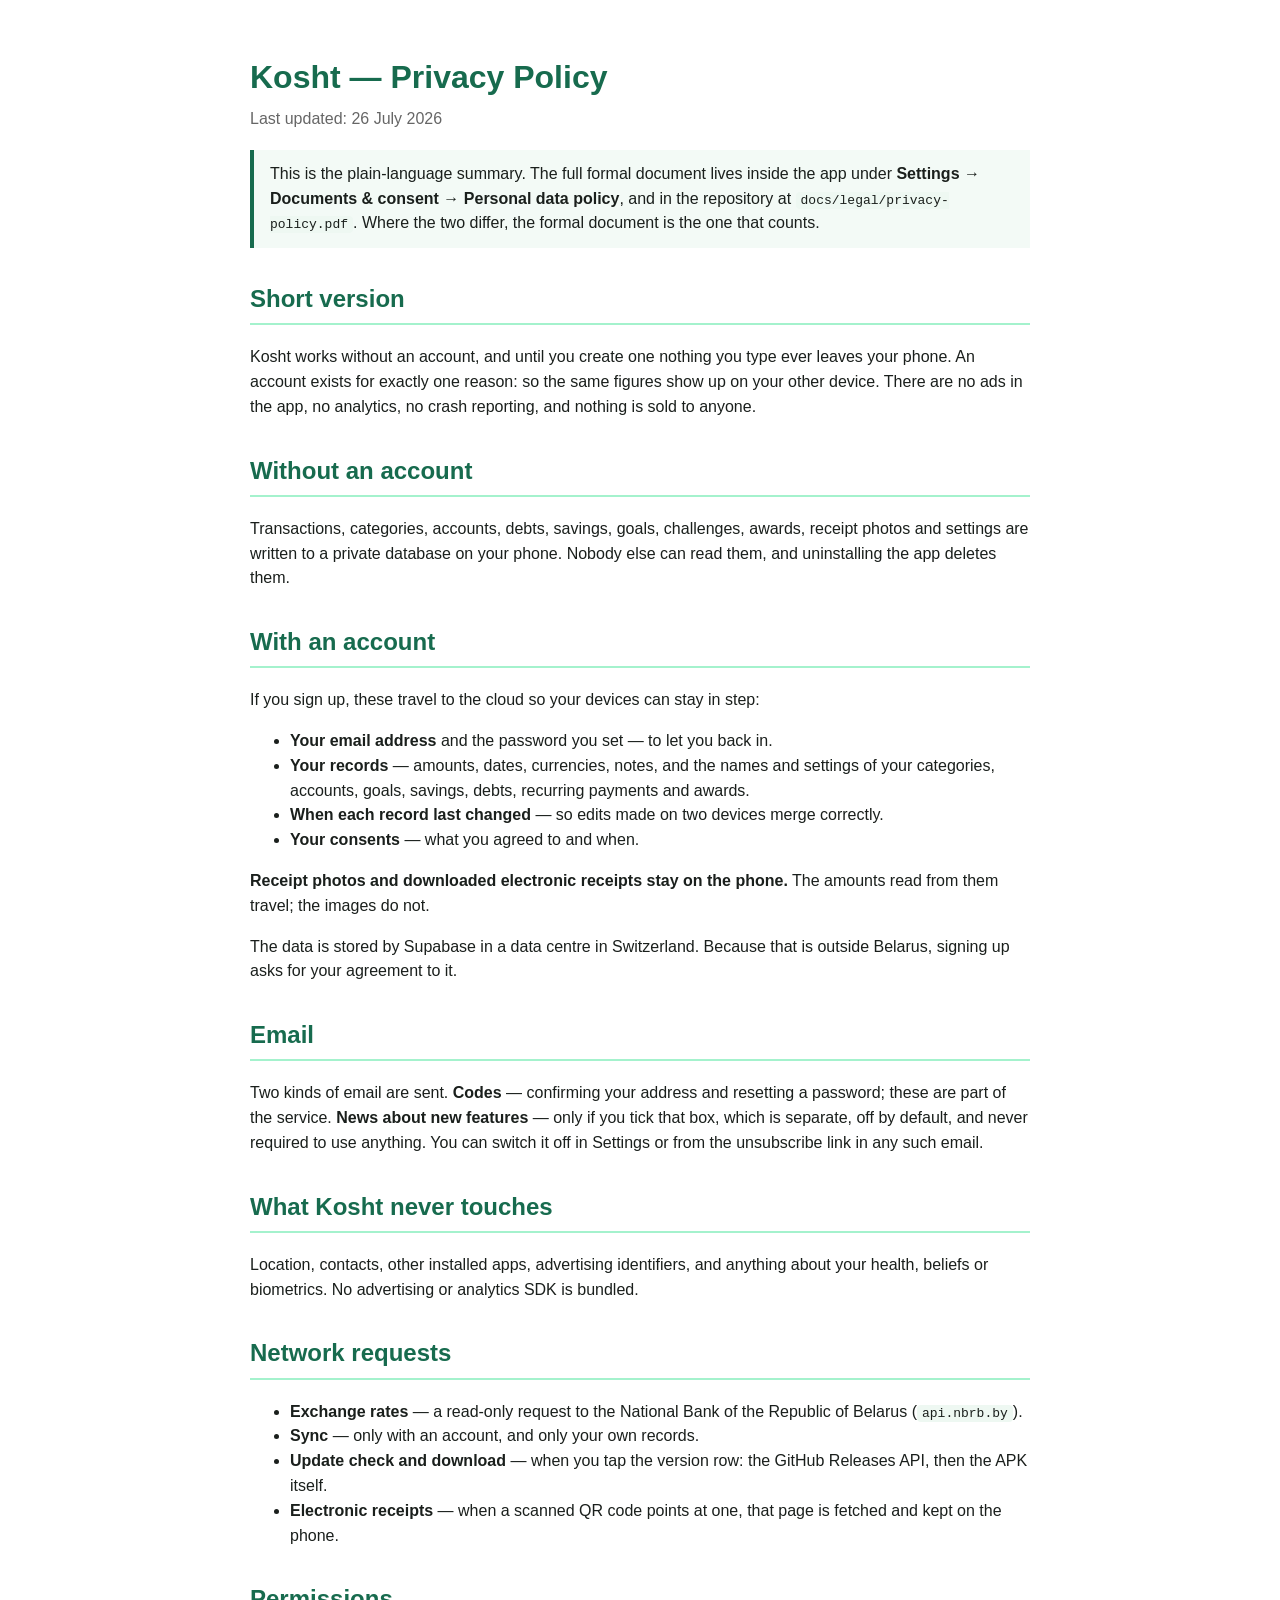
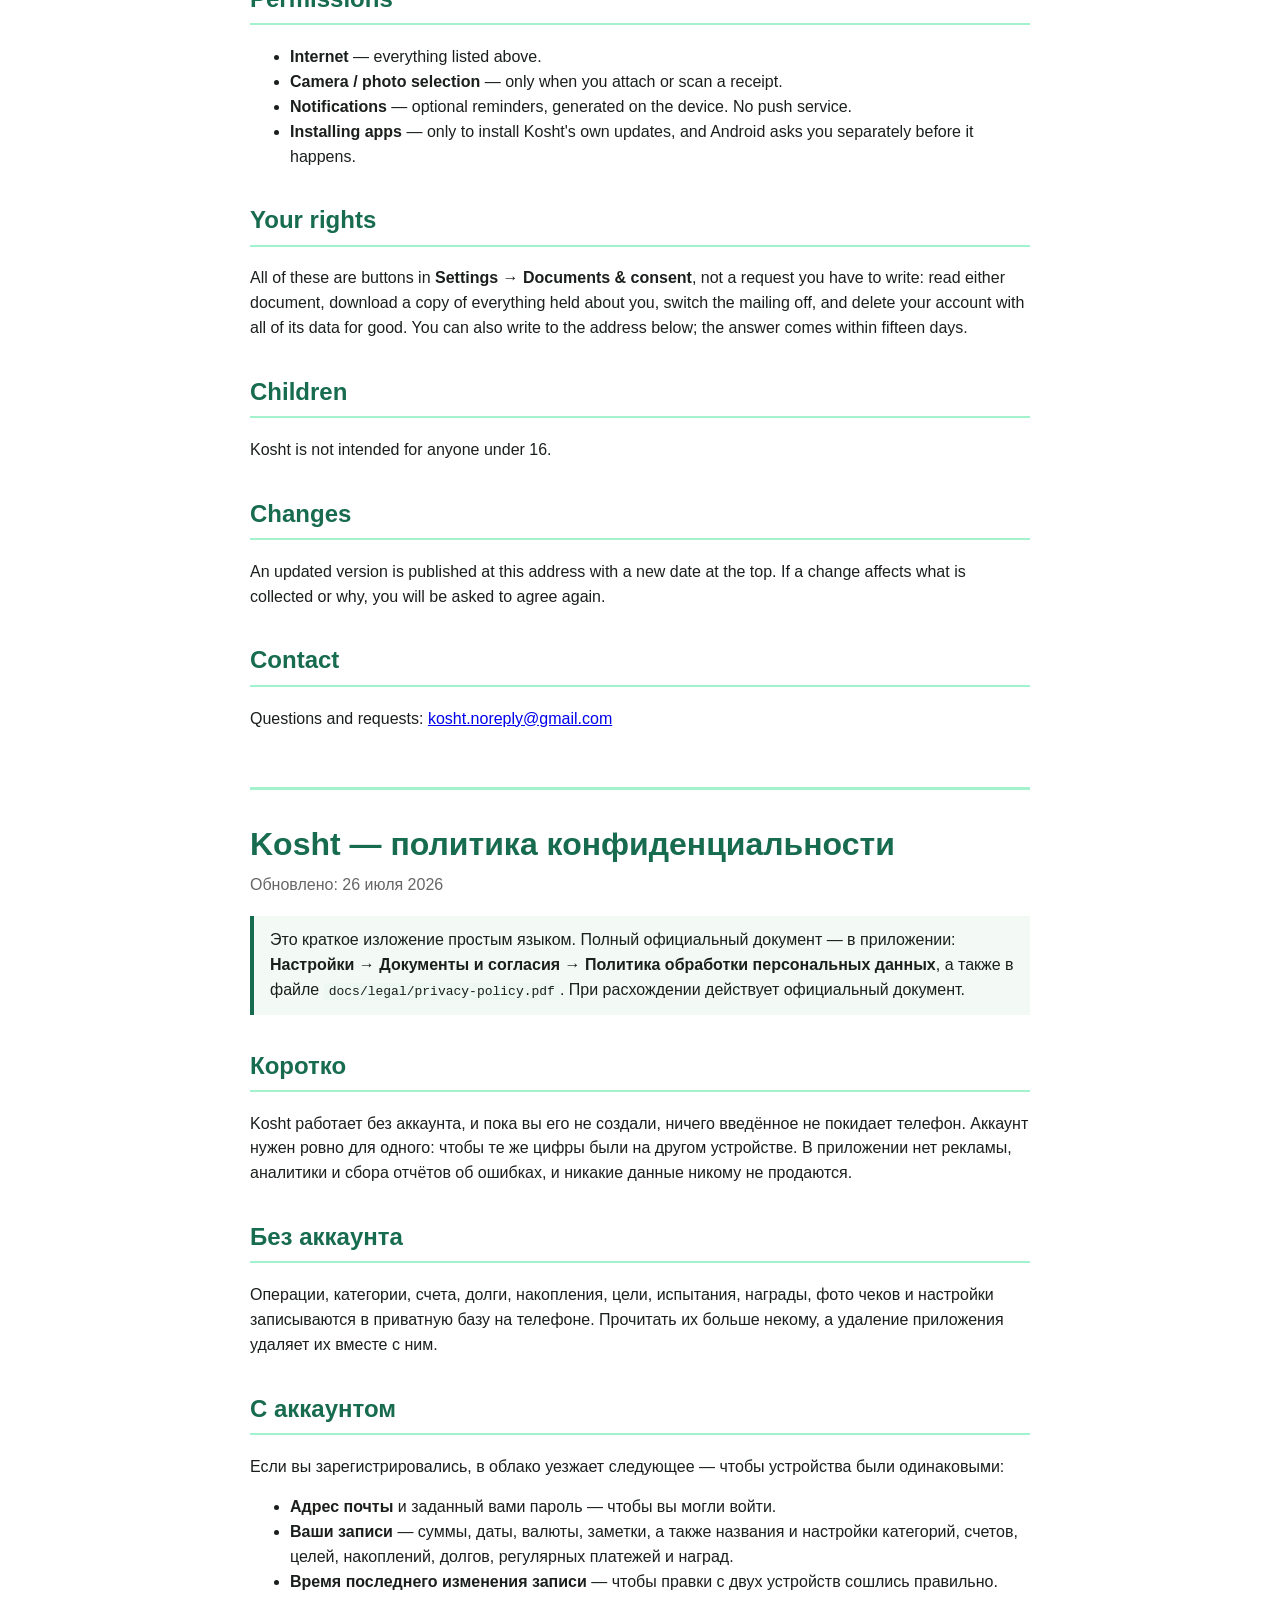
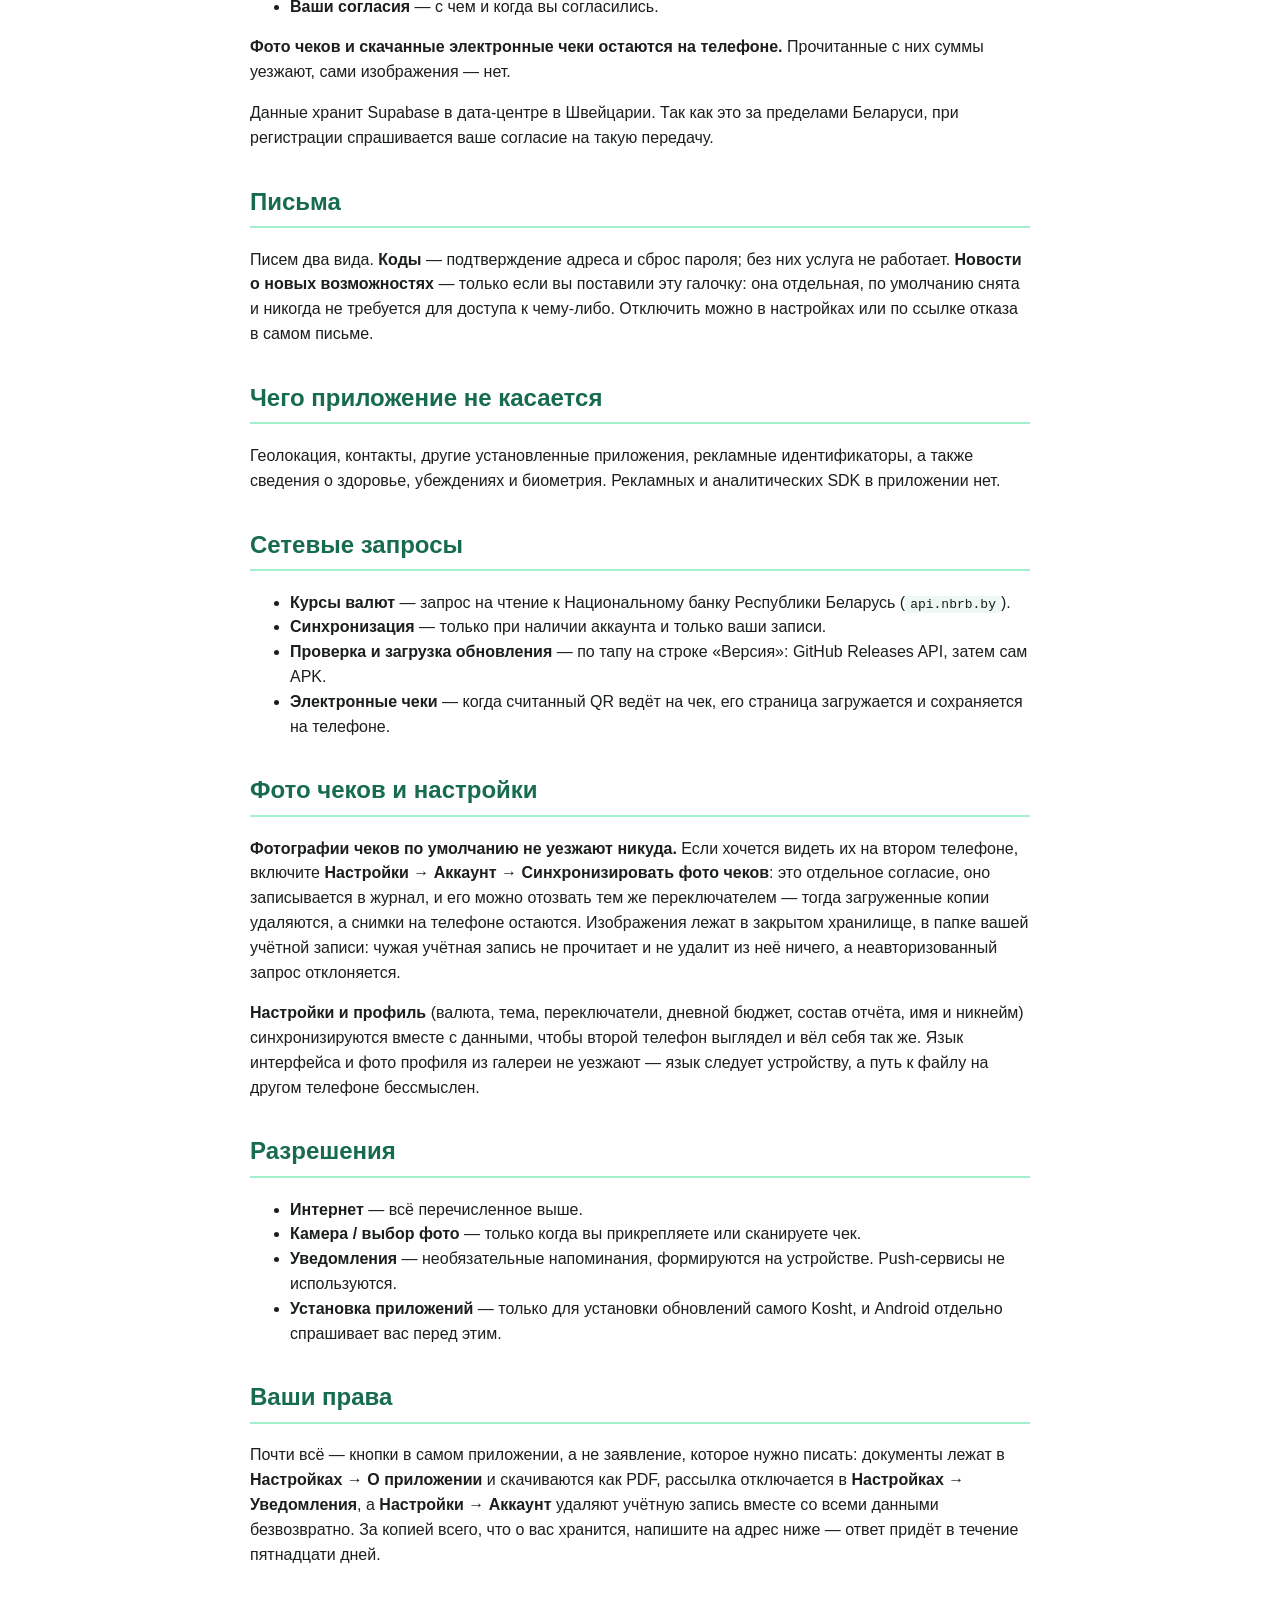
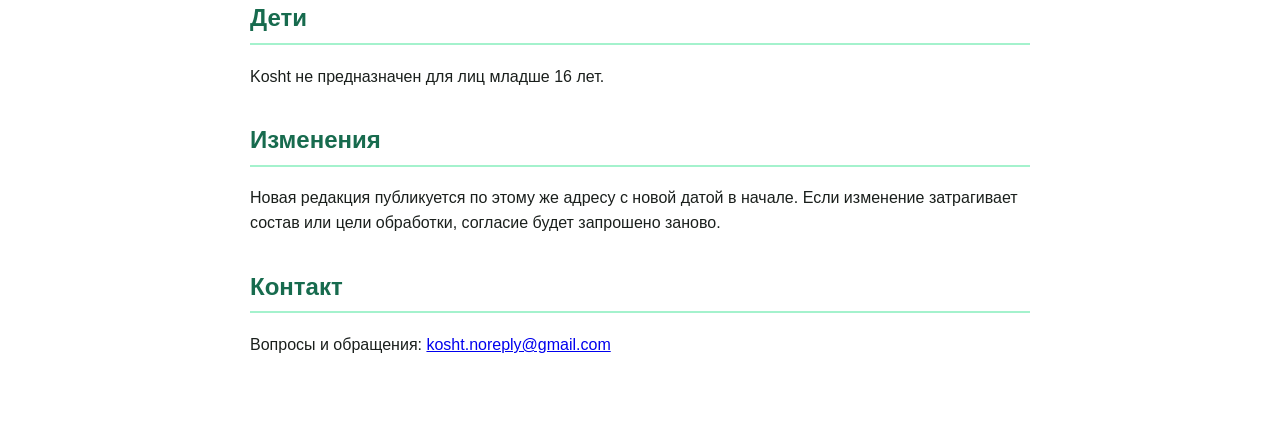
==== commit 2d659a94: "Carry the settings across, and the photos only if asked Three things travelled between a person's ph" ====
--- a/docs/privacy.html
+++ b/docs/privacy.html
@@ -158,6 +158,18 @@
     и сохраняется на телефоне.</li>
 </ul>
 
+<h2>Фото чеков и настройки</h2>
+<p><b>Фотографии чеков по умолчанию не уезжают никуда.</b> Если хочется видеть их на
+втором телефоне, включите <b>Настройки → Аккаунт → Синхронизировать фото чеков</b>: это
+отдельное согласие, оно записывается в журнал, и его можно отозвать тем же
+переключателем — тогда загруженные копии удаляются, а снимки на телефоне остаются.
+Изображения лежат в закрытом хранилище, в папке вашей учётной записи: чужая учётная
+запись не прочитает и не удалит из неё ничего, а неавторизованный запрос отклоняется.</p>
+<p><b>Настройки и профиль</b> (валюта, тема, переключатели, дневной бюджет, состав
+отчёта, имя и никнейм) синхронизируются вместе с данными, чтобы второй телефон выглядел
+и вёл себя так же. Язык интерфейса и фото профиля из галереи не уезжают — язык следует
+устройству, а путь к файлу на другом телефоне бессмыслен.</p>
+
 <h2>Разрешения</h2>
 <ul>
   <li><b>Интернет</b> — всё перечисленное выше.</li>
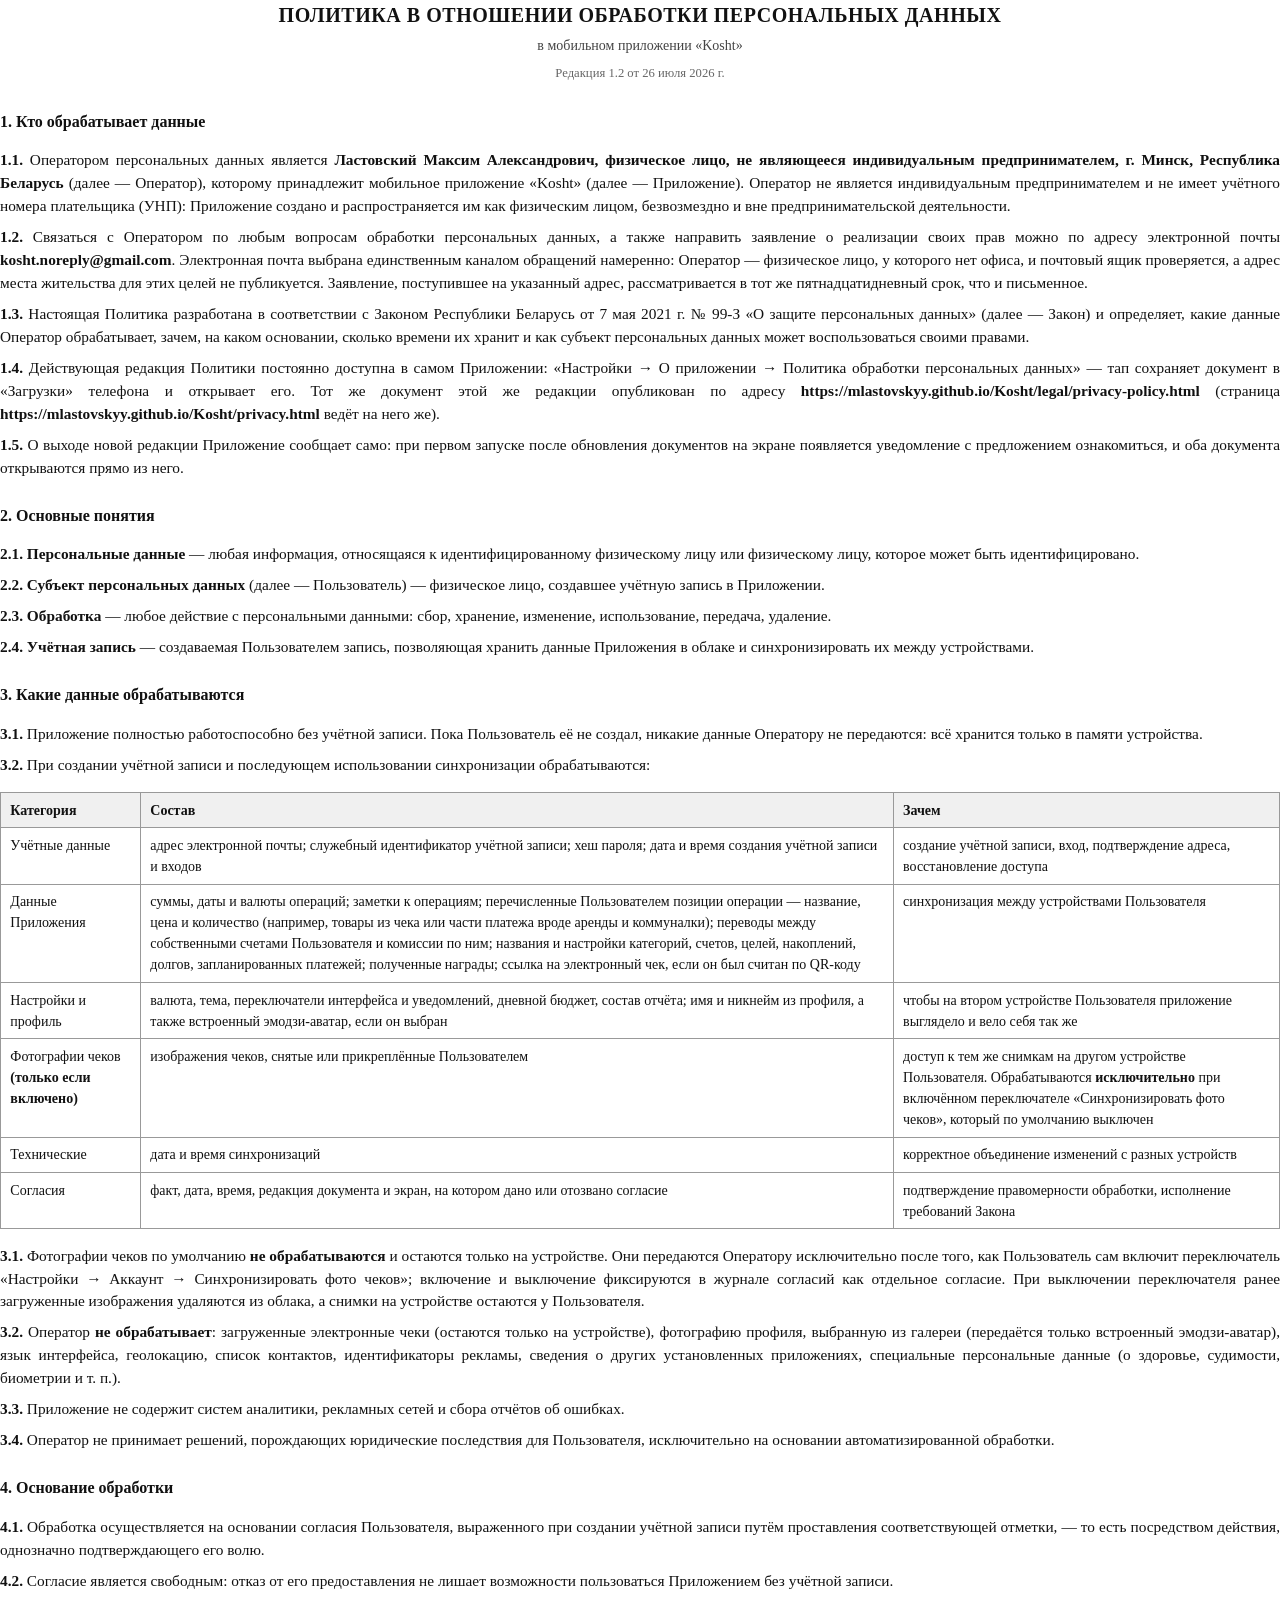
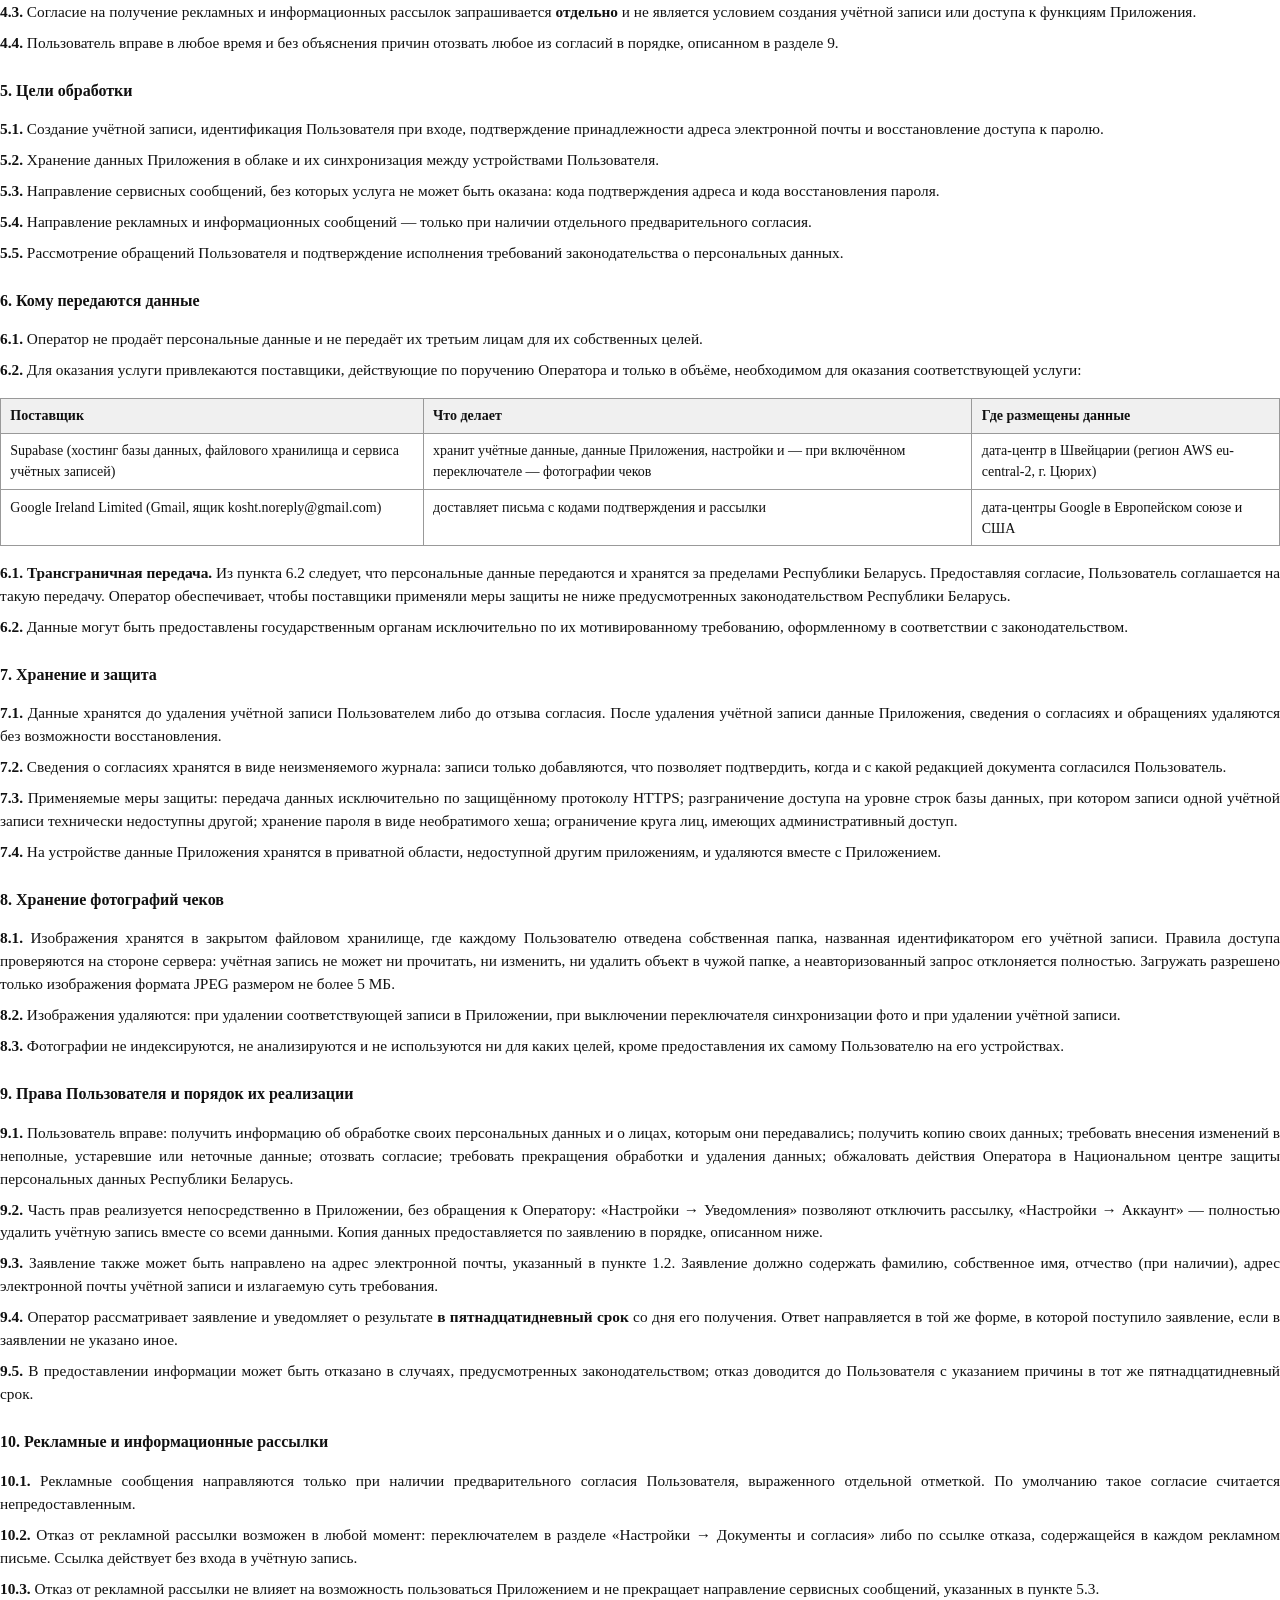
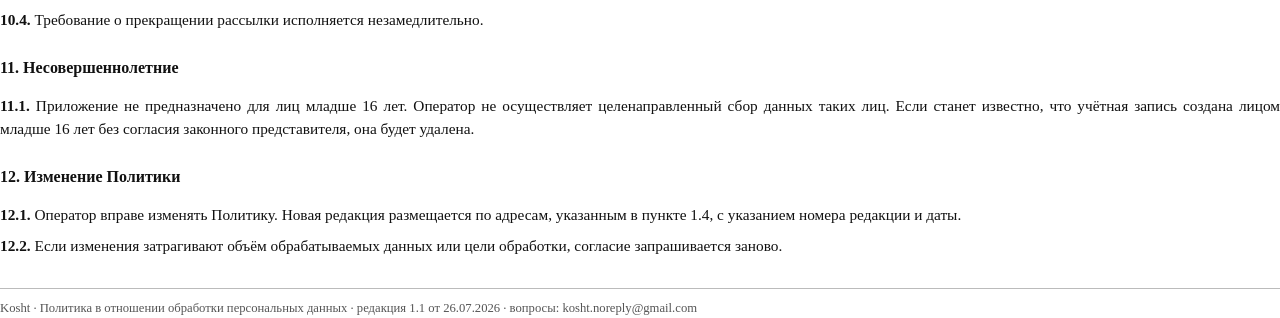
==== commit b43ba53c: "Document all of it, with the steps and the screens - README: transfers with their fee, planned incom" ====
--- a/docs/privacy.html
+++ b/docs/privacy.html
@@ -1,203 +1,44 @@
 <!DOCTYPE html>
-<html lang="en">
+<html lang="ru">
 <head>
 <meta charset="utf-8">
 <meta name="viewport" content="width=device-width, initial-scale=1">
-<title>Kosht — Privacy Policy</title>
+<title>Kosht — Политика обработки персональных данных</title>
+<link rel="canonical" href="https://mlastovskyy.github.io/Kosht/legal/privacy-policy.html">
+<meta http-equiv="refresh" content="0; url=legal/privacy-policy.html">
 <style>
-  body { font-family: 'Segoe UI', Roboto, sans-serif; max-width: 780px; margin: 0 auto;
-         padding: 32px 20px 64px; color: #1a1f1c; line-height: 1.55; }
-  h1 { color: #176B4E; margin-bottom: 4px; }
-  h2 { color: #176B4E; margin-top: 32px; border-bottom: 2px solid #A4F2CD; padding-bottom: 6px; }
-  .sub { color: #666; margin-top: 0; }
-  code { background: #eef8f2; padding: 1px 5px; border-radius: 4px; }
-  .ru { margin-top: 56px; padding-top: 8px; border-top: 3px solid #A4F2CD; }
-  .box { background: #f3faf6; border-left: 4px solid #176B4E; padding: 12px 16px; margin: 18px 0; }
+  body { font-family: 'Segoe UI', Roboto, sans-serif; max-width: 720px; margin: 0 auto;
+         padding: 48px 20px; color: #1a1f1c; line-height: 1.6; }
+  h1 { color: #176B4E; font-size: 22px; }
+  a { color: #176B4E; }
+  .note { background: #f3faf6; border-left: 4px solid #176B4E; padding: 12px 16px;
+          margin: 20px 0; }
 </style>
 </head>
 <body>
 
-<h1>Kosht — Privacy Policy</h1>
-<p class="sub">Last updated: 26 July 2026</p>
+<!--
+  One document, one text. This address used to hold a plain-language summary of
+  its own, which meant the URL printed inside the Policy led to something that
+  was not the Policy. It now leads to the document itself — the very file the
+  app hands out as a PDF from "Настройки → О приложении". The summary is still
+  here, at privacy-summary.html, clearly labelled as a summary.
+-->
+<h1>Политика обработки персональных данных</h1>
 
-<div class="box">
-This is the plain-language summary. The full formal document lives inside the app under
-<b>Settings → Documents &amp; consent → Personal data policy</b>, and in the repository at
-<code>docs/legal/privacy-policy.pdf</code>. Where the two differ, the formal document is
-the one that counts.
+<p>Действующая редакция открывается автоматически. Если этого не произошло —
+   <a href="legal/privacy-policy.html">откройте её здесь</a>.</p>
+
+<div class="note">
+  Это тот же документ, который приложение сохраняет в «Загрузки» по тапу в
+  <b>Настройки → О приложении → Политика обработки персональных данных</b>:
+  <a href="legal/privacy-policy.pdf">privacy-policy.pdf</a>.
 </div>
 
-<h2>Short version</h2>
-<p>Kosht works without an account, and until you create one nothing you type ever leaves
-your phone. An account exists for exactly one reason: so the same figures show up on your
-other device. There are no ads in the app, no analytics, no crash reporting, and nothing
-is sold to anyone.</p>
+<p>Пересказ простыми словами (не заменяет документ):
+   <a href="privacy-summary.html">privacy-summary.html</a>.</p>
 
-<h2>Without an account</h2>
-<p>Transactions, categories, accounts, debts, savings, goals, challenges, awards, receipt
-photos and settings are written to a private database on your phone. Nobody else can read
-them, and uninstalling the app deletes them.</p>
-
-<h2>With an account</h2>
-<p>If you sign up, these travel to the cloud so your devices can stay in step:</p>
-<ul>
-  <li><b>Your email address</b> and the password you set — to let you back in.</li>
-  <li><b>Your records</b> — amounts, dates, currencies, notes, and the names and settings
-    of your categories, accounts, goals, savings, debts, recurring payments and awards.</li>
-  <li><b>When each record last changed</b> — so edits made on two devices merge correctly.</li>
-  <li><b>Your consents</b> — what you agreed to and when.</li>
-</ul>
-<p><b>Receipt photos and downloaded electronic receipts stay on the phone.</b> The amounts
-read from them travel; the images do not.</p>
-<p>The data is stored by Supabase in a data centre in Switzerland. Because that is outside
-Belarus, signing up asks for your agreement to it.</p>
-
-<h2>Email</h2>
-<p>Two kinds of email are sent. <b>Codes</b> — confirming your address and resetting a
-password; these are part of the service. <b>News about new features</b> — only if you tick
-that box, which is separate, off by default, and never required to use anything. You can
-switch it off in Settings or from the unsubscribe link in any such email.</p>
-
-<h2>What Kosht never touches</h2>
-<p>Location, contacts, other installed apps, advertising identifiers, and anything about
-your health, beliefs or biometrics. No advertising or analytics SDK is bundled.</p>
-
-<h2>Network requests</h2>
-<ul>
-  <li><b>Exchange rates</b> — a read-only request to the National Bank of the Republic of
-    Belarus (<code>api.nbrb.by</code>).</li>
-  <li><b>Sync</b> — only with an account, and only your own records.</li>
-  <li><b>Update check and download</b> — when you tap the version row: the GitHub Releases
-    API, then the APK itself.</li>
-  <li><b>Electronic receipts</b> — when a scanned QR code points at one, that page is
-    fetched and kept on the phone.</li>
-</ul>
-
-<h2>Permissions</h2>
-<ul>
-  <li><b>Internet</b> — everything listed above.</li>
-  <li><b>Camera / photo selection</b> — only when you attach or scan a receipt.</li>
-  <li><b>Notifications</b> — optional reminders, generated on the device. No push service.</li>
-  <li><b>Installing apps</b> — only to install Kosht's own updates, and Android asks you
-    separately before it happens.</li>
-</ul>
-
-<h2>Your rights</h2>
-<p>All of these are buttons in <b>Settings → Documents &amp; consent</b>, not a request you
-have to write: read either document, download a copy of everything held about you, switch
-the mailing off, and delete your account with all of its data for good. You can also write
-to the address below; the answer comes within fifteen days.</p>
-
-<h2>Children</h2>
-<p>Kosht is not intended for anyone under 16.</p>
-
-<h2>Changes</h2>
-<p>An updated version is published at this address with a new date at the top. If a change
-affects what is collected or why, you will be asked to agree again.</p>
-
-<h2>Contact</h2>
-<p>Questions and requests: <a href="mailto:kosht.noreply@gmail.com">kosht.noreply@gmail.com</a></p>
-
-<div class="ru">
-<h1>Kosht — политика конфиденциальности</h1>
-<p class="sub">Обновлено: 26 июля 2026</p>
-
-<div class="box">
-Это краткое изложение простым языком. Полный официальный документ — в приложении:
-<b>Настройки → Документы и согласия → Политика обработки персональных данных</b>, а также
-в файле <code>docs/legal/privacy-policy.pdf</code>. При расхождении действует официальный
-документ.
-</div>
-
-<h2>Коротко</h2>
-<p>Kosht работает без аккаунта, и пока вы его не создали, ничего введённое не покидает
-телефон. Аккаунт нужен ровно для одного: чтобы те же цифры были на другом устройстве.
-В приложении нет рекламы, аналитики и сбора отчётов об ошибках, и никакие данные никому
-не продаются.</p>
-
-<h2>Без аккаунта</h2>
-<p>Операции, категории, счета, долги, накопления, цели, испытания, награды, фото чеков и
-настройки записываются в приватную базу на телефоне. Прочитать их больше некому, а удаление
-приложения удаляет их вместе с ним.</p>
-
-<h2>С аккаунтом</h2>
-<p>Если вы зарегистрировались, в облако уезжает следующее — чтобы устройства были
-одинаковыми:</p>
-<ul>
-  <li><b>Адрес почты</b> и заданный вами пароль — чтобы вы могли войти.</li>
-  <li><b>Ваши записи</b> — суммы, даты, валюты, заметки, а также названия и настройки
-    категорий, счетов, целей, накоплений, долгов, регулярных платежей и наград.</li>
-  <li><b>Время последнего изменения записи</b> — чтобы правки с двух устройств сошлись
-    правильно.</li>
-  <li><b>Ваши согласия</b> — с чем и когда вы согласились.</li>
-</ul>
-<p><b>Фото чеков и скачанные электронные чеки остаются на телефоне.</b> Прочитанные с них
-суммы уезжают, сами изображения — нет.</p>
-<p>Данные хранит Supabase в дата-центре в Швейцарии. Так как это за пределами Беларуси,
-при регистрации спрашивается ваше согласие на такую передачу.</p>
-
-<h2>Письма</h2>
-<p>Писем два вида. <b>Коды</b> — подтверждение адреса и сброс пароля; без них услуга не
-работает. <b>Новости о новых возможностях</b> — только если вы поставили эту галочку: она
-отдельная, по умолчанию снята и никогда не требуется для доступа к чему-либо. Отключить
-можно в настройках или по ссылке отказа в самом письме.</p>
-
-<h2>Чего приложение не касается</h2>
-<p>Геолокация, контакты, другие установленные приложения, рекламные идентификаторы, а также
-сведения о здоровье, убеждениях и биометрия. Рекламных и аналитических SDK в приложении
-нет.</p>
-
-<h2>Сетевые запросы</h2>
-<ul>
-  <li><b>Курсы валют</b> — запрос на чтение к Национальному банку Республики Беларусь
-    (<code>api.nbrb.by</code>).</li>
-  <li><b>Синхронизация</b> — только при наличии аккаунта и только ваши записи.</li>
-  <li><b>Проверка и загрузка обновления</b> — по тапу на строке «Версия»: GitHub Releases
-    API, затем сам APK.</li>
-  <li><b>Электронные чеки</b> — когда считанный QR ведёт на чек, его страница загружается
-    и сохраняется на телефоне.</li>
-</ul>
-
-<h2>Фото чеков и настройки</h2>
-<p><b>Фотографии чеков по умолчанию не уезжают никуда.</b> Если хочется видеть их на
-втором телефоне, включите <b>Настройки → Аккаунт → Синхронизировать фото чеков</b>: это
-отдельное согласие, оно записывается в журнал, и его можно отозвать тем же
-переключателем — тогда загруженные копии удаляются, а снимки на телефоне остаются.
-Изображения лежат в закрытом хранилище, в папке вашей учётной записи: чужая учётная
-запись не прочитает и не удалит из неё ничего, а неавторизованный запрос отклоняется.</p>
-<p><b>Настройки и профиль</b> (валюта, тема, переключатели, дневной бюджет, состав
-отчёта, имя и никнейм) синхронизируются вместе с данными, чтобы второй телефон выглядел
-и вёл себя так же. Язык интерфейса и фото профиля из галереи не уезжают — язык следует
-устройству, а путь к файлу на другом телефоне бессмыслен.</p>
-
-<h2>Разрешения</h2>
-<ul>
-  <li><b>Интернет</b> — всё перечисленное выше.</li>
-  <li><b>Камера / выбор фото</b> — только когда вы прикрепляете или сканируете чек.</li>
-  <li><b>Уведомления</b> — необязательные напоминания, формируются на устройстве.
-    Push-сервисы не используются.</li>
-  <li><b>Установка приложений</b> — только для установки обновлений самого Kosht, и Android
-    отдельно спрашивает вас перед этим.</li>
-</ul>
-
-<h2>Ваши права</h2>
-<p>Почти всё — кнопки в самом приложении, а не заявление, которое нужно писать:
-документы лежат в <b>Настройках → О приложении</b> и скачиваются как PDF, рассылка
-отключается в <b>Настройках → Уведомления</b>, а <b>Настройки → Аккаунт</b> удаляют
-учётную запись вместе со всеми данными безвозвратно. За копией всего, что о вас
-хранится, напишите на адрес ниже — ответ придёт в течение пятнадцати дней.</p>
-
-<h2>Дети</h2>
-<p>Kosht не предназначен для лиц младше 16 лет.</p>
-
-<h2>Изменения</h2>
-<p>Новая редакция публикуется по этому же адресу с новой датой в начале. Если изменение
-затрагивает состав или цели обработки, согласие будет запрошено заново.</p>
-
-<h2>Контакт</h2>
-<p>Вопросы и обращения:
-<a href="mailto:kosht.noreply@gmail.com">kosht.noreply@gmail.com</a></p>
-</div>
+<p><a href="index.html">Все документы Kosht</a></p>
 
 </body>
 </html>
